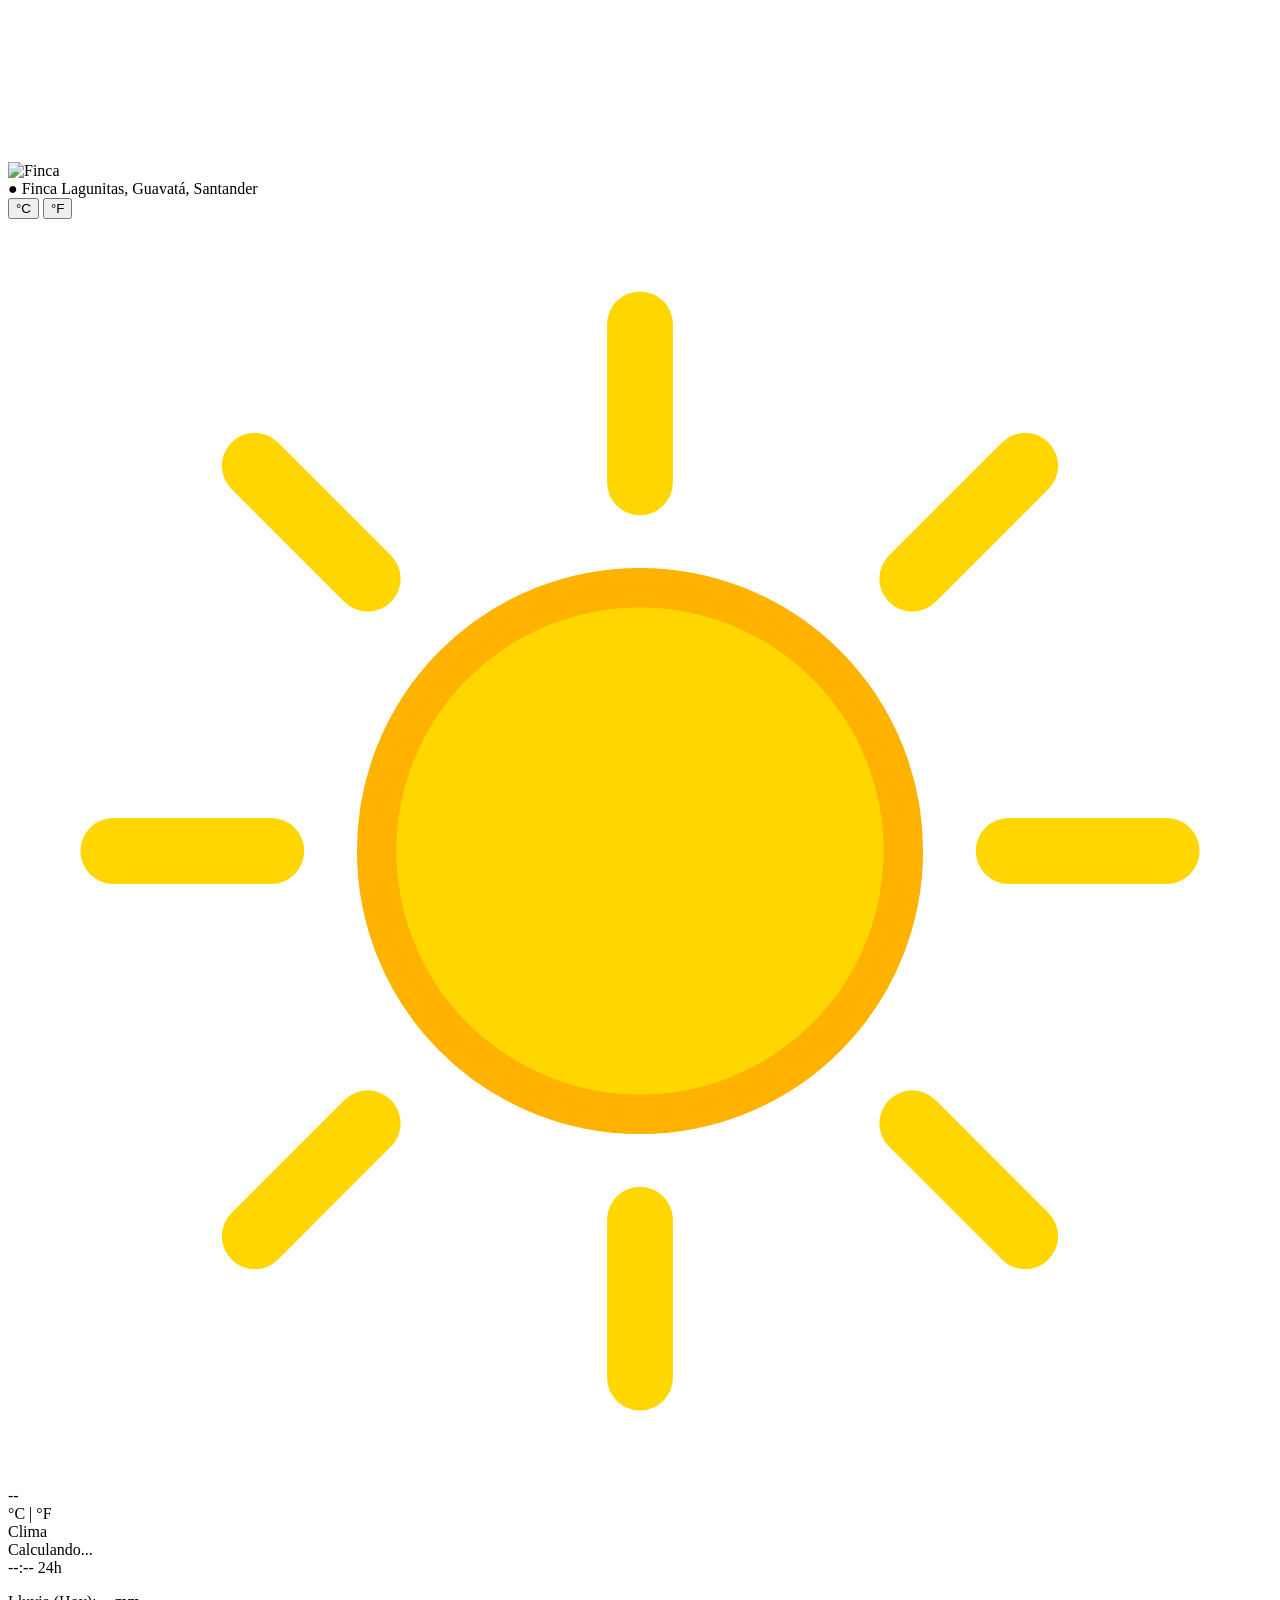
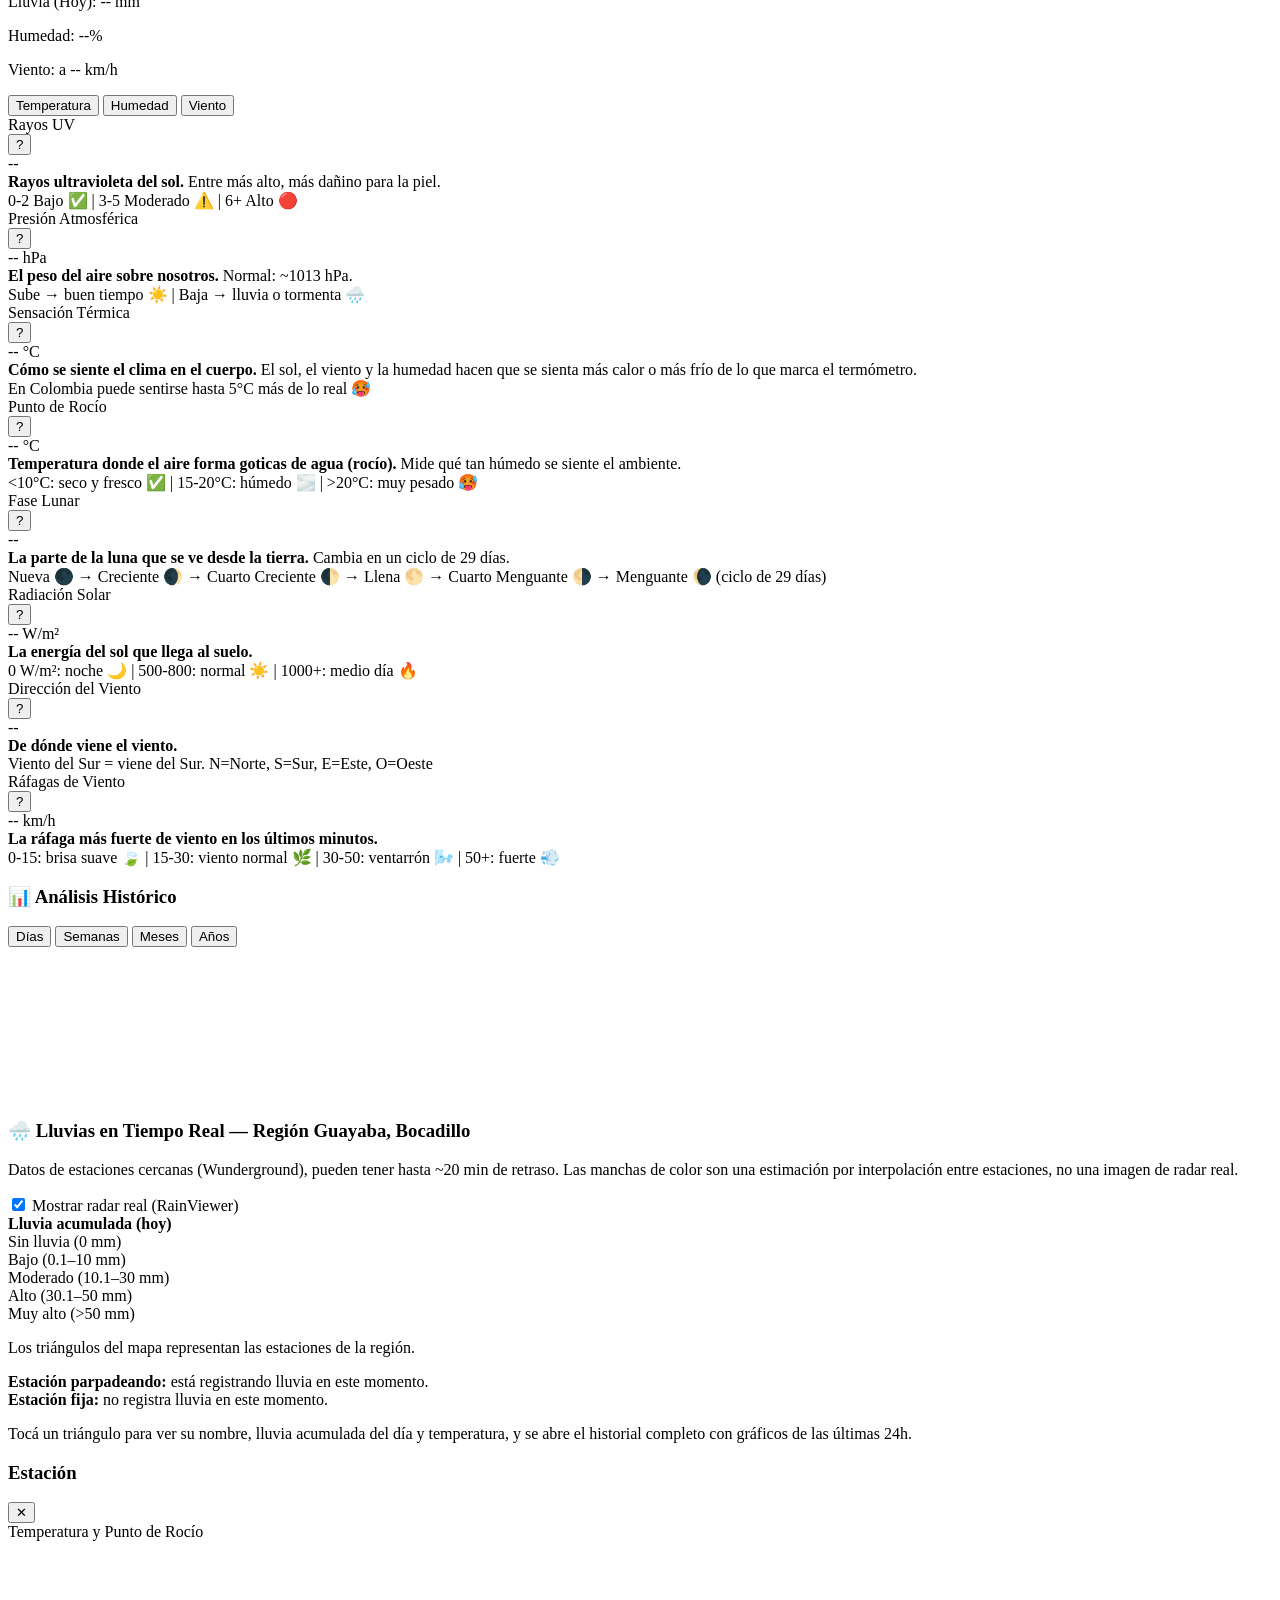
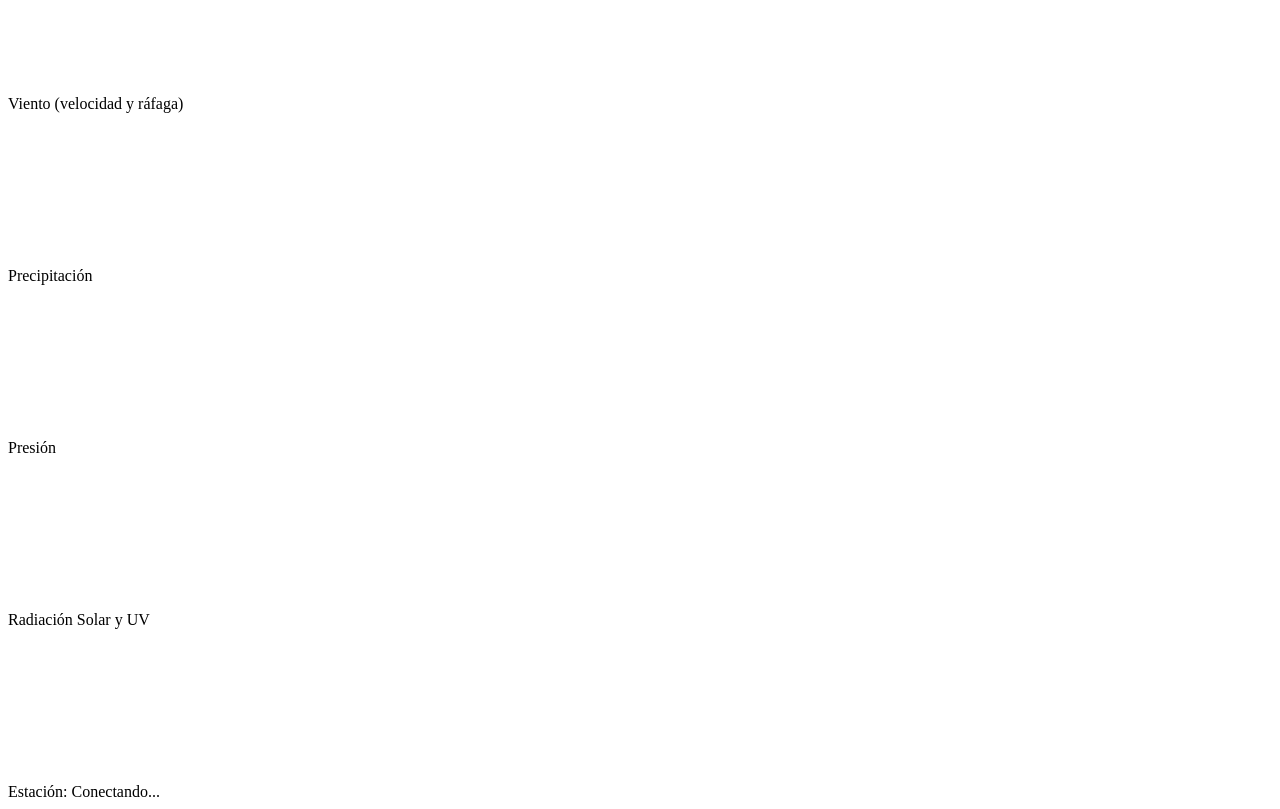
==== app/templates/index.html @ 42865d37 "feat: explicacion del mapa de lluvias y triangulos parpadeando con lluvia activa - Bloque explicativ" ====
<!DOCTYPE html>
<html lang="es">
<head>
  <meta charset="UTF-8">
  <meta name="viewport" content="width=device-width, initial-scale=1.0, maximum-scale=1.0, user-scalable=no">
  <title>Sistema Clima | Finca Lagunitas</title>
  <link rel="icon" type="image/svg+xml" href="/static/icon-sun.svg">
  <link rel="apple-touch-icon" href="/static/icon-apple-touch.png">
  <link rel="manifest" href="/static/manifest.json">
  <meta name="theme-color" content="#1c1e22">
  <meta name="apple-mobile-web-app-capable" content="yes">
  <meta name="apple-mobile-web-app-status-bar-style" content="black-translucent">
  <meta name="apple-mobile-web-app-title" content="Clima Lagunitas">
  <link rel="preconnect" href="https://fonts.googleapis.com">
  <link href="https://fonts.googleapis.com/css2?family=Roboto:wght@400;500;700&display=swap" rel="stylesheet">
  <link rel="stylesheet" href="/static/css/style.css?v=35">
  <link rel="stylesheet" href="https://unpkg.com/leaflet@1.9.4/dist/leaflet.css"
    integrity="sha256-p4NxAoJBhIIN+hmNHrzRCf9tD/miZyoHS5obTRR9BMY=" crossorigin="">
</head>
<body class="theme-dark">

  <!-- CONTENIDO PRINCIPAL -->
  <div class="gw-container">

    <!-- CANVAS PARA EFECTOS ANIMADOS (dentro de la tarjeta) -->
    <canvas id="weatherCanvas" class="weather-canvas"></canvas>

    <!-- ESCENA DE FINCA EN LA PARTE BAJA DE LA TARJETA -->
    <div class="scene-backdrop">
      <img src="/static/bg_sunny.png" alt="Finca" class="scene-backdrop-img" id="sceneImg">
      <div class="scene-backdrop-fade"></div>
    </div>

    <header class="gw-header">
      <div class="gw-location">
        <span class="gw-location-dot">●</span>
        <span class="gw-location-text">Finca Lagunitas, Guavatá, Santander</span>
      </div>
      <div class="gw-header-right">
        <!-- Preferencias de temperatura -->
        <div class="gw-prefs">
          <div class="gw-toggle-group" id="tempToggle">
            <button class="gw-toggle-btn active" data-unit="C">°C</button>
            <button class="gw-toggle-btn" data-unit="F">°F</button>
          </div>
        </div>
        <span id="gwStatusDot" class="gw-status-dot"></span>
      </div>
    </header>

    <section class="gw-main-weather">
      <div class="gw-main-left">
        <img src="/static/icon-sun.svg" id="gwMainIcon" alt="Clima" class="gw-huge-icon">
        <div class="gw-temp-box">
          <span class="gw-temp-value" id="gwTemp">--</span>
          <!-- Unidades clickeables directamente -->
          <div class="gw-temp-units">
            <span class="gw-unit active" id="unitC" title="Cambiar a Celsius">°C</span>
            <span class="gw-unit-div">|</span>
            <span class="gw-unit" id="unitF" title="Cambiar a Fahrenheit">°F</span>
          </div>
        </div>
      </div>
      <div class="gw-main-right">
        <div class="gw-weather-title">Clima</div>
        <div class="gw-weather-desc" id="gwDesc">Calculando...</div>
        <!-- Reloj clickeable para cambiar formato -->
        <div class="gw-clock-widget" id="gwClock" title="Clic para cambiar formato de hora">
          <span id="gwClockTime">--:--</span>
          <span class="gw-clock-fmt" id="gwClockFmt">24h</span>
        </div>
      </div>
    </section>

    <div id="gwAlertBanner" class="gw-alert-banner" style="display:none;"></div>

    <section class="gw-details">
      <p>Lluvia (Hoy): <span id="gwLluviaHoy">--</span> mm</p>
      <p>Humedad: <span id="gwHumedad">--</span>%</p>
      <p>Viento: a <span id="gwViento">--</span> km/h</p>
    </section>

    <nav class="gw-tabs">
      <button class="gw-tab active" data-target="temp">Temperatura</button>
      <button class="gw-tab" data-target="rain">Humedad</button>
      <button class="gw-tab" data-target="wind">Viento</button>
    </nav>

    <section class="gw-chart-container">
      <canvas id="gwChart" style="display: none;"></canvas>
      <div id="gwWindContainer" class="gw-wind-container"></div>
    </section>

    <section class="gw-forecast-row" id="gwForecastRow"></section>

    <div class="gw-divider"></div>

    <section class="gw-extra-metrics">
      <div class="gw-extra-card">
        <div class="gw-extra-header">
          <div class="gw-extra-title">Rayos UV</div>
          <button class="gw-info-btn" aria-label="Info">?</button>
        </div>
        <div class="gw-extra-val" id="gwUV">--</div>
        <div class="gw-info-popover">
          <strong>Rayos ultravioleta del sol.</strong> Entre más alto, más dañino para la piel.
          <div class="gw-info-scale">0-2 Bajo ✅ | 3-5 Moderado ⚠️ | 6+ Alto 🔴</div>
        </div>
      </div>
      <div class="gw-extra-card">
        <div class="gw-extra-header">
          <div class="gw-extra-title">Presión Atmosférica</div>
          <button class="gw-info-btn" aria-label="Info">?</button>
        </div>
        <div class="gw-extra-val" id="gwPresion">-- hPa</div>
        <div class="gw-info-popover">
          <strong>El peso del aire sobre nosotros.</strong> Normal: ~1013 hPa.
          <div class="gw-info-scale">Sube → buen tiempo ☀️ | Baja → lluvia o tormenta 🌧️</div>
        </div>
      </div>
      <div class="gw-extra-card">
        <div class="gw-extra-header">
          <div class="gw-extra-title">Sensación Térmica</div>
          <button class="gw-info-btn" aria-label="Info">?</button>
        </div>
        <div class="gw-extra-val" id="gwSensacion">-- °C</div>
        <div class="gw-info-popover">
          <strong>Cómo se siente el clima en el cuerpo.</strong> El sol, el viento y la humedad hacen que se sienta más calor o más frío de lo que marca el termómetro.
          <div class="gw-info-scale">En Colombia puede sentirse hasta 5°C más de lo real 🥵</div>
        </div>
      </div>
      <div class="gw-extra-card">
        <div class="gw-extra-header">
          <div class="gw-extra-title">Punto de Rocío</div>
          <button class="gw-info-btn" aria-label="Info">?</button>
        </div>
        <div class="gw-extra-val" id="gwRocio">-- °C</div>
        <div class="gw-info-popover">
          <strong>Temperatura donde el aire forma goticas de agua (rocío).</strong> Mide qué tan húmedo se siente el ambiente.
          <div class="gw-info-scale">&lt;10°C: seco y fresco ✅ | 15-20°C: húmedo 🌫️ | &gt;20°C: muy pesado 🥵</div>
        </div>
      </div>
      <div class="gw-extra-card">
        <div class="gw-extra-header">
          <div class="gw-extra-title">Fase Lunar</div>
          <button class="gw-info-btn" aria-label="Info">?</button>
        </div>
        <div class="gw-extra-val" id="gwLuna">--</div>
        <div class="gw-info-popover">
          <strong>La parte de la luna que se ve desde la tierra.</strong> Cambia en un ciclo de 29 días.
          <div class="gw-info-scale">Nueva 🌑 → Creciente 🌒 → Cuarto Creciente 🌓 → Llena 🌕 → Cuarto Menguante 🌗 → Menguante 🌘 (ciclo de 29 días)</div>
        </div>
      </div>
      <div class="gw-extra-card">
        <div class="gw-extra-header">
          <div class="gw-extra-title">Radiación Solar</div>
          <button class="gw-info-btn" aria-label="Info">?</button>
        </div>
        <div class="gw-extra-val" id="gwSolar">-- W/m²</div>
        <div class="gw-info-popover">
          <strong>La energía del sol que llega al suelo.</strong>
          <div class="gw-info-scale">0 W/m²: noche 🌙 | 500-800: normal ☀️ | 1000+: medio día 🔥</div>
        </div>
      </div>
      <div class="gw-extra-card">
        <div class="gw-extra-header">
          <div class="gw-extra-title">Dirección del Viento</div>
          <button class="gw-info-btn" aria-label="Info">?</button>
        </div>
        <div class="gw-extra-val" id="gwDirViento">--</div>
        <div class="gw-info-popover">
          <strong>De dónde viene el viento.</strong>
          <div class="gw-info-scale">Viento del Sur = viene del Sur. N=Norte, S=Sur, E=Este, O=Oeste</div>
        </div>
      </div>
      <div class="gw-extra-card">
        <div class="gw-extra-header">
          <div class="gw-extra-title">Ráfagas de Viento</div>
          <button class="gw-info-btn" aria-label="Info">?</button>
        </div>
        <div class="gw-extra-val" id="gwRafaga">-- km/h</div>
        <div class="gw-info-popover">
          <strong>La ráfaga más fuerte de viento en los últimos minutos.</strong>
          <div class="gw-info-scale">0-15: brisa suave 🍃 | 15-30: viento normal 🌿 | 30-50: ventarrón 🌬️ | 50+: fuerte 💨</div>
        </div>
      </div>
    </section>

    <div class="gw-divider"></div>

    <section class="gw-history-panel">
      <div class="gw-history-header">
        <h3 class="gw-history-title">📊 Análisis Histórico</h3>
        <div class="gw-history-filters">
          <button class="gw-filter-btn active" data-tipo="dias">Días</button>
          <button class="gw-filter-btn" data-tipo="semanas">Semanas</button>
          <button class="gw-filter-btn" data-tipo="meses">Meses</button>
          <button class="gw-filter-btn" data-tipo="años">Años</button>
        </div>
      </div>
      <div class="gw-history-chart-container">
        <canvas id="gwHistoryChart"></canvas>
      </div>
      <div id="gwHistoryAnalysis" class="gw-history-analysis"></div>
    </section>

    <div class="gw-divider"></div>

    <section class="gw-rain-map-panel">
      <div class="gw-history-header">
        <h3 class="gw-history-title">🌧️ Lluvias en Tiempo Real — Región Guayaba, Bocadillo</h3>
      </div>
      <p class="gw-rain-map-note">Datos de estaciones cercanas (Wunderground), pueden tener hasta ~20 min de retraso. Las manchas de color son una estimación por interpolación entre estaciones, no una imagen de radar real.</p>
      <label class="gw-radar-toggle">
        <input type="checkbox" id="gwRadarToggle" checked>
        Mostrar radar real (RainViewer)
      </label>
      <div class="gw-rain-map-wrap">
        <div id="gwRainMap" class="gw-rain-map"></div>
        <div class="gw-rain-legend">
          <strong>Lluvia acumulada (hoy)</strong>
          <div class="gw-rain-legend-item"><span class="gw-dot gw-dot-sin_lluvia"></span> Sin lluvia (0 mm)</div>
          <div class="gw-rain-legend-item"><span class="gw-dot gw-dot-bajo"></span> Bajo (0.1–10 mm)</div>
          <div class="gw-rain-legend-item"><span class="gw-dot gw-dot-moderado"></span> Moderado (10.1–30 mm)</div>
          <div class="gw-rain-legend-item"><span class="gw-dot gw-dot-alto"></span> Alto (30.1–50 mm)</div>
          <div class="gw-rain-legend-item"><span class="gw-dot gw-dot-muy_alto"></span> Muy alto (&gt;50 mm)</div>
        </div>
      </div>
      <div class="gw-rain-help">
        <p>Los triángulos del mapa representan las estaciones de la región.</p>
        <div class="gw-rain-help-item">
          <span class="gw-tri-demo gw-tri-parpadeo"></span>
          <span><strong>Estación parpadeando:</strong> está registrando lluvia en este momento.</span>
        </div>
        <div class="gw-rain-help-item">
          <span class="gw-tri-demo"></span>
          <span><strong>Estación fija:</strong> no registra lluvia en este momento.</span>
        </div>
        <p>Tocá un triángulo para ver su nombre, lluvia acumulada del día y temperatura, y se abre el historial completo con gráficos de las últimas 24h.</p>
      </div>
    </section>

    <div id="gwStationModal" class="gw-station-modal">
      <div class="gw-station-modal-box">
        <div class="gw-station-modal-header">
          <h3 id="gwStationModalTitle">Estación</h3>
          <button id="gwStationModalClose" class="gw-station-modal-close">✕</button>
        </div>
        <div class="gw-station-modal-body">
          <div class="gw-station-chart-block">
            <span class="gw-station-chart-title">Temperatura y Punto de Rocío</span>
            <div class="gw-station-chart-container"><canvas id="gwStChartTemp"></canvas></div>
          </div>
          <div class="gw-station-chart-block">
            <span class="gw-station-chart-title">Viento (velocidad y ráfaga)</span>
            <div class="gw-station-chart-container"><canvas id="gwStChartWind"></canvas></div>
          </div>
          <div class="gw-station-chart-block">
            <span class="gw-station-chart-title">Precipitación</span>
            <div class="gw-station-chart-container"><canvas id="gwStChartRain"></canvas></div>
          </div>
          <div class="gw-station-chart-block">
            <span class="gw-station-chart-title">Presión</span>
            <div class="gw-station-chart-container"><canvas id="gwStChartPressure"></canvas></div>
          </div>
          <div class="gw-station-chart-block">
            <span class="gw-station-chart-title">Radiación Solar y UV</span>
            <div class="gw-station-chart-container"><canvas id="gwStChartSolar"></canvas></div>
          </div>
        </div>
      </div>
    </div>

    <footer class="gw-footer">
      <span id="gwStatusText">Estación: Conectando...</span>
    </footer>

  </div>

  <script src="/static/lib/chart.min.js?v=29"></script>
  <script src="/static/lib/chartjs-plugin-datalabels.min.js?v=29"></script>
  <script src="/static/js/weather-fx.js?v=29"></script>
  <script src="https://unpkg.com/leaflet@1.9.4/dist/leaflet.js"
    integrity="sha256-20nQCchB9co0qIjJZRGuk2/Z9VM+kNiyxNV1lvTlZBo=" crossorigin=""></script>
  <script src="https://unpkg.com/leaflet.heat@0.2.0/dist/leaflet-heat.js"></script>
  <script src="/static/js/dashboard.js?v=39"></script>
</body>
</html>
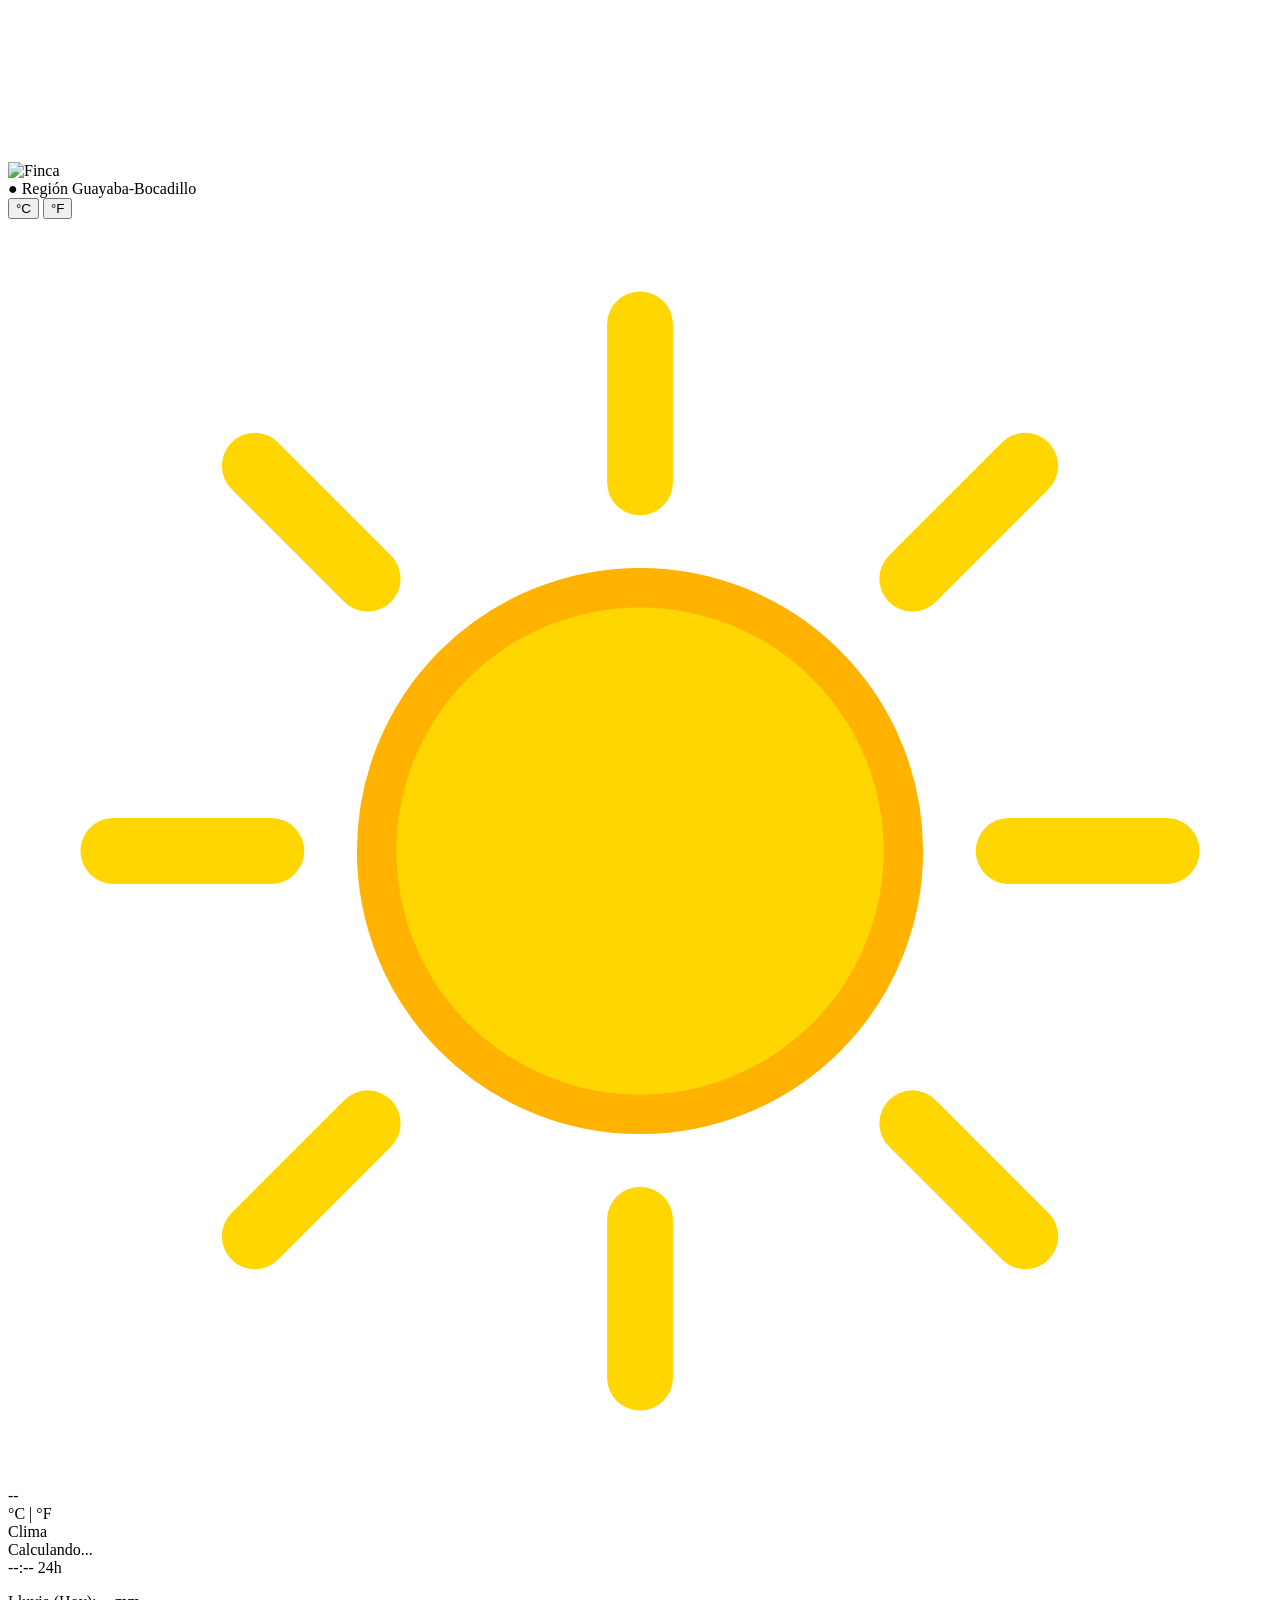
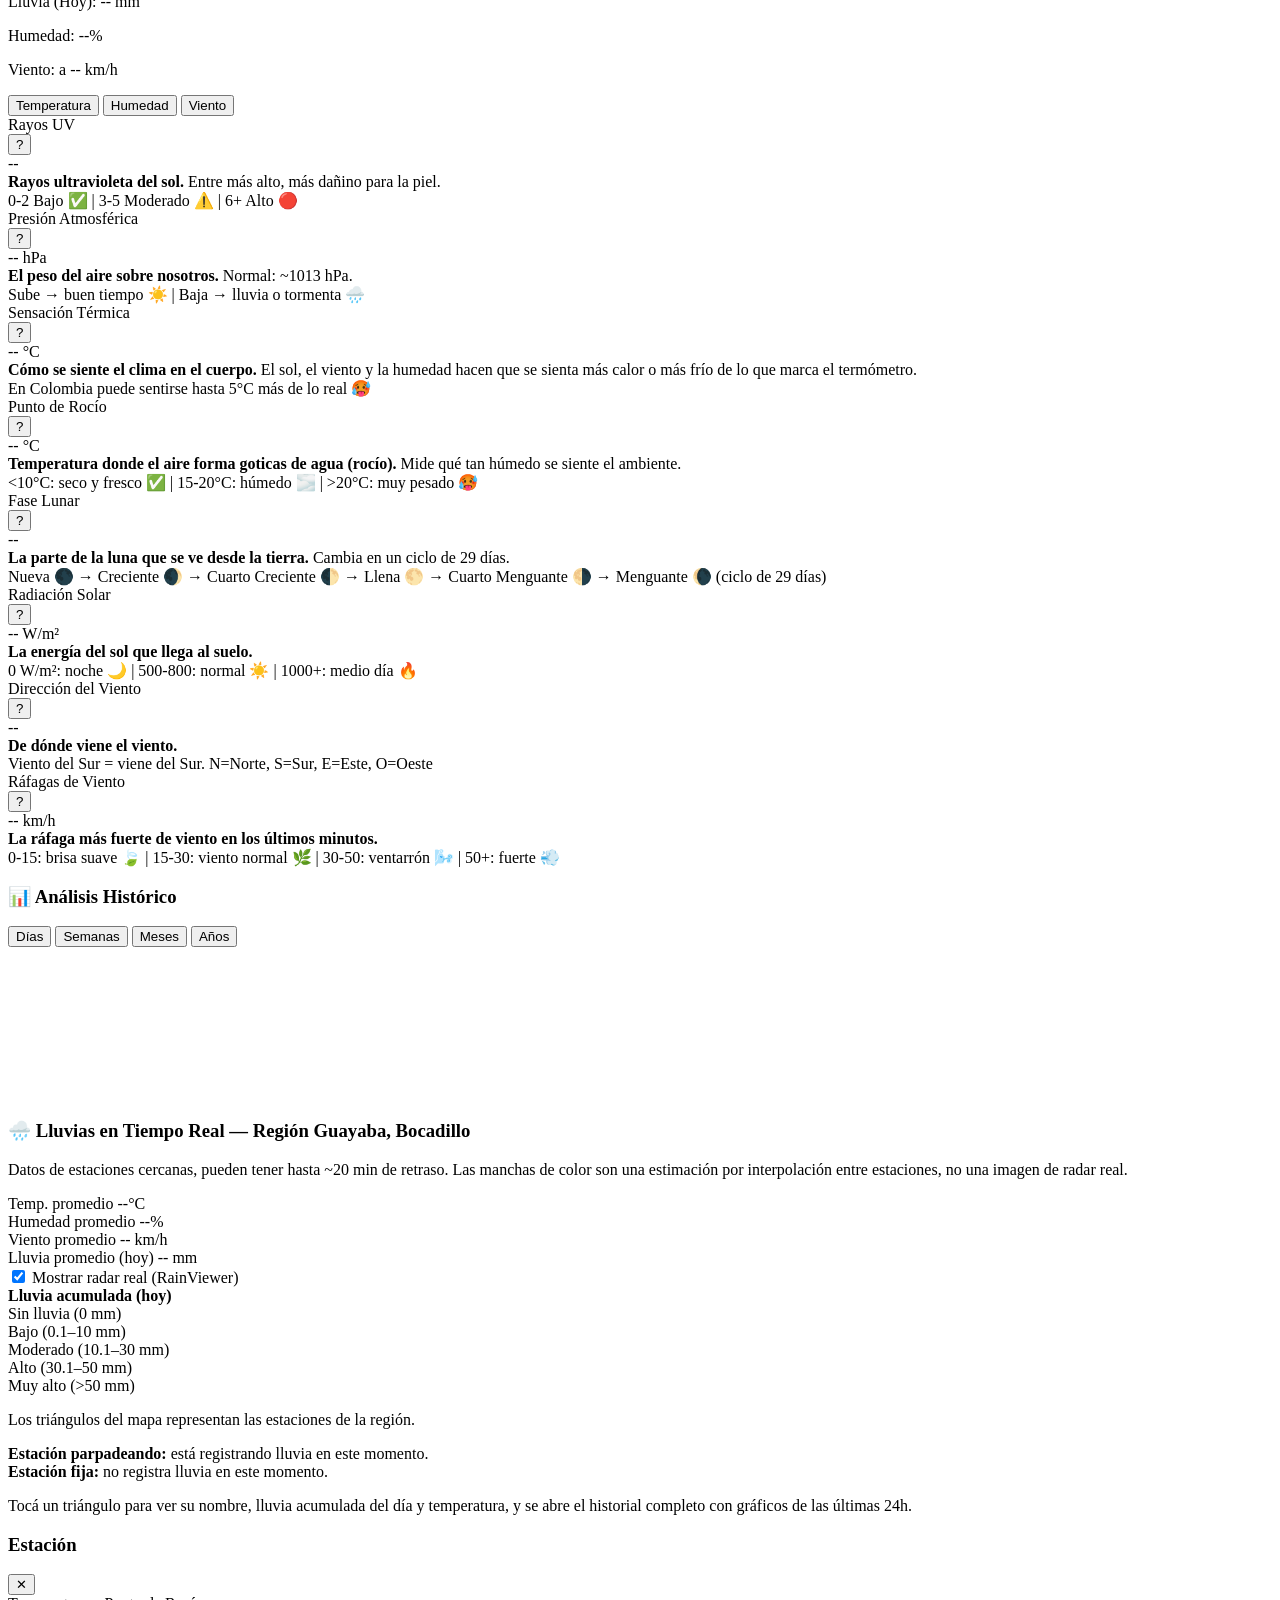
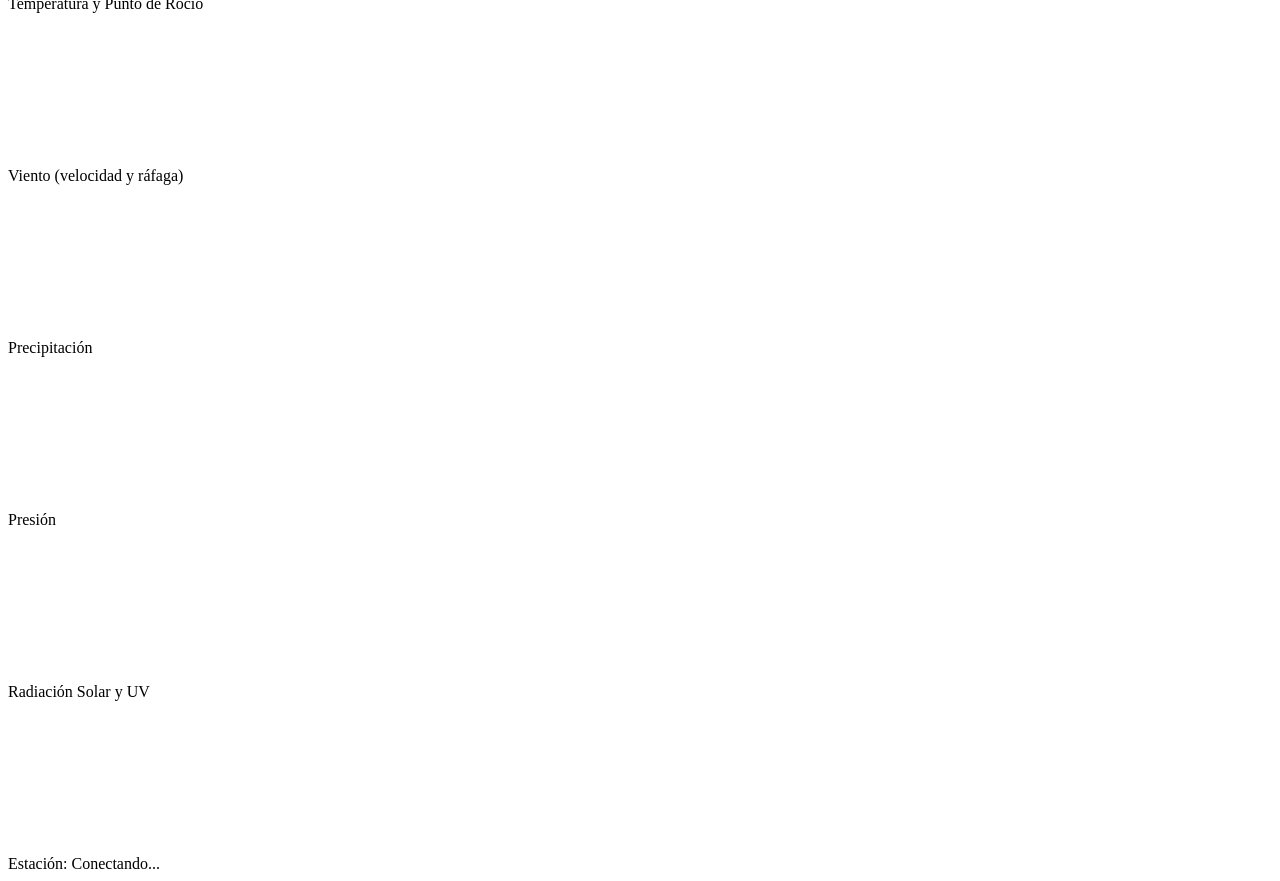
==== commit d57c6dc7: "feat: promedio regional en el mapa, mapa base tipo SAB (Esri Topo), y quita mencion a Wunderground -" ====
--- a/app/templates/index.html
+++ b/app/templates/index.html
@@ -3,17 +3,17 @@
 <head>
   <meta charset="UTF-8">
   <meta name="viewport" content="width=device-width, initial-scale=1.0, maximum-scale=1.0, user-scalable=no">
-  <title>Sistema Clima | Finca Lagunitas</title>
+  <title>Sistema Clima | Región Guayaba-Bocadillo</title>
   <link rel="icon" type="image/svg+xml" href="/static/icon-sun.svg">
   <link rel="apple-touch-icon" href="/static/icon-apple-touch.png">
   <link rel="manifest" href="/static/manifest.json">
   <meta name="theme-color" content="#1c1e22">
   <meta name="apple-mobile-web-app-capable" content="yes">
   <meta name="apple-mobile-web-app-status-bar-style" content="black-translucent">
-  <meta name="apple-mobile-web-app-title" content="Clima Lagunitas">
+  <meta name="apple-mobile-web-app-title" content="Clima Guayaba-Bocadillo">
   <link rel="preconnect" href="https://fonts.googleapis.com">
   <link href="https://fonts.googleapis.com/css2?family=Roboto:wght@400;500;700&display=swap" rel="stylesheet">
-  <link rel="stylesheet" href="/static/css/style.css?v=35">
+  <link rel="stylesheet" href="/static/css/style.css?v=36">
   <link rel="stylesheet" href="https://unpkg.com/leaflet@1.9.4/dist/leaflet.css"
     integrity="sha256-p4NxAoJBhIIN+hmNHrzRCf9tD/miZyoHS5obTRR9BMY=" crossorigin="">
 </head>
@@ -34,7 +34,7 @@
     <header class="gw-header">
       <div class="gw-location">
         <span class="gw-location-dot">●</span>
-        <span class="gw-location-text">Finca Lagunitas, Guavatá, Santander</span>
+        <span class="gw-location-text">Región Guayaba-Bocadillo</span>
       </div>
       <div class="gw-header-right">
         <!-- Preferencias de temperatura -->
@@ -210,7 +210,25 @@
       <div class="gw-history-header">
         <h3 class="gw-history-title">🌧️ Lluvias en Tiempo Real — Región Guayaba, Bocadillo</h3>
       </div>
-      <p class="gw-rain-map-note">Datos de estaciones cercanas (Wunderground), pueden tener hasta ~20 min de retraso. Las manchas de color son una estimación por interpolación entre estaciones, no una imagen de radar real.</p>
+      <p class="gw-rain-map-note">Datos de estaciones cercanas, pueden tener hasta ~20 min de retraso. Las manchas de color son una estimación por interpolación entre estaciones, no una imagen de radar real.</p>
+      <div class="gw-rain-summary" id="gwRainSummary">
+        <div class="gw-rain-summary-item">
+          <span class="gw-rain-summary-label">Temp. promedio</span>
+          <span class="gw-rain-summary-value" id="gwRegionTemp">--°C</span>
+        </div>
+        <div class="gw-rain-summary-item">
+          <span class="gw-rain-summary-label">Humedad promedio</span>
+          <span class="gw-rain-summary-value" id="gwRegionHum">--%</span>
+        </div>
+        <div class="gw-rain-summary-item">
+          <span class="gw-rain-summary-label">Viento promedio</span>
+          <span class="gw-rain-summary-value" id="gwRegionViento">-- km/h</span>
+        </div>
+        <div class="gw-rain-summary-item">
+          <span class="gw-rain-summary-label">Lluvia promedio (hoy)</span>
+          <span class="gw-rain-summary-value" id="gwRegionLluvia">-- mm</span>
+        </div>
+      </div>
       <label class="gw-radar-toggle">
         <input type="checkbox" id="gwRadarToggle" checked>
         Mostrar radar real (RainViewer)
@@ -283,6 +301,6 @@
   <script src="https://unpkg.com/leaflet@1.9.4/dist/leaflet.js"
     integrity="sha256-20nQCchB9co0qIjJZRGuk2/Z9VM+kNiyxNV1lvTlZBo=" crossorigin=""></script>
   <script src="https://unpkg.com/leaflet.heat@0.2.0/dist/leaflet-heat.js"></script>
-  <script src="/static/js/dashboard.js?v=39"></script>
+  <script src="/static/js/dashboard.js?v=41"></script>
 </body>
 </html>
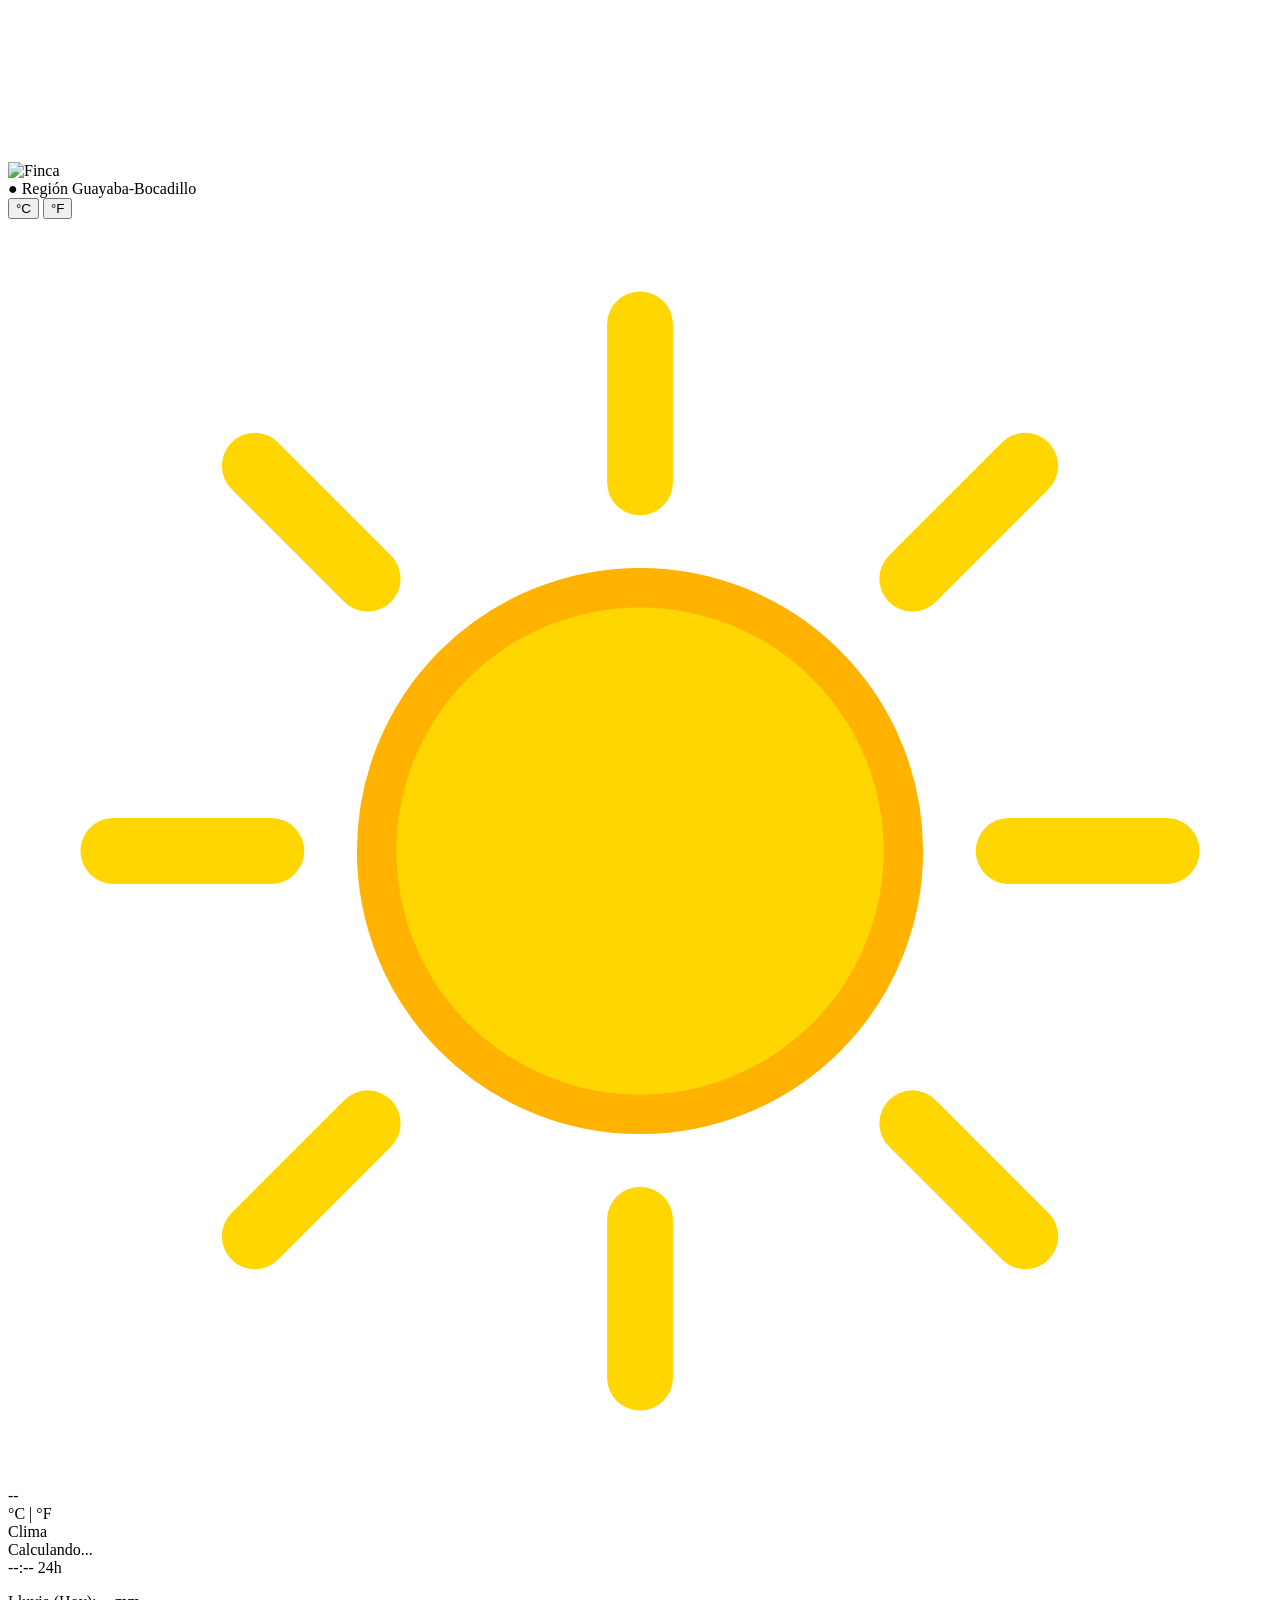
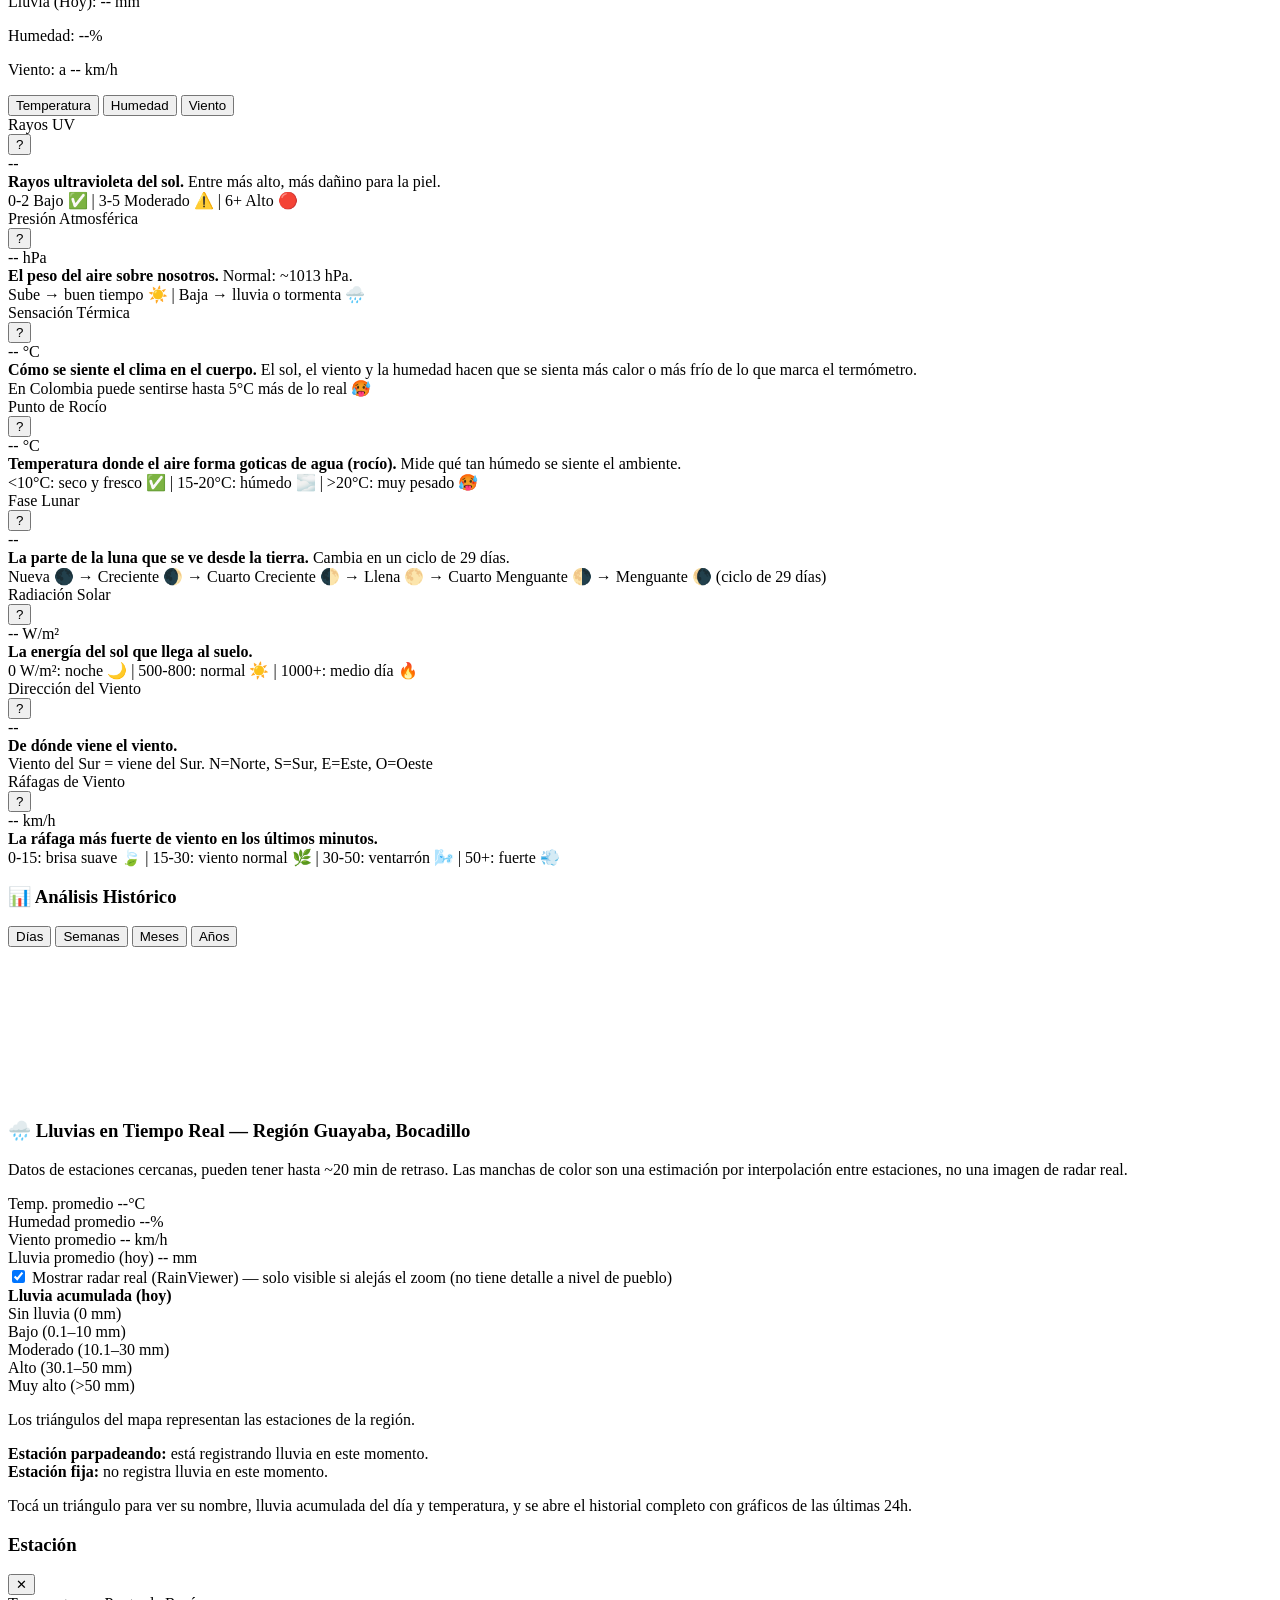
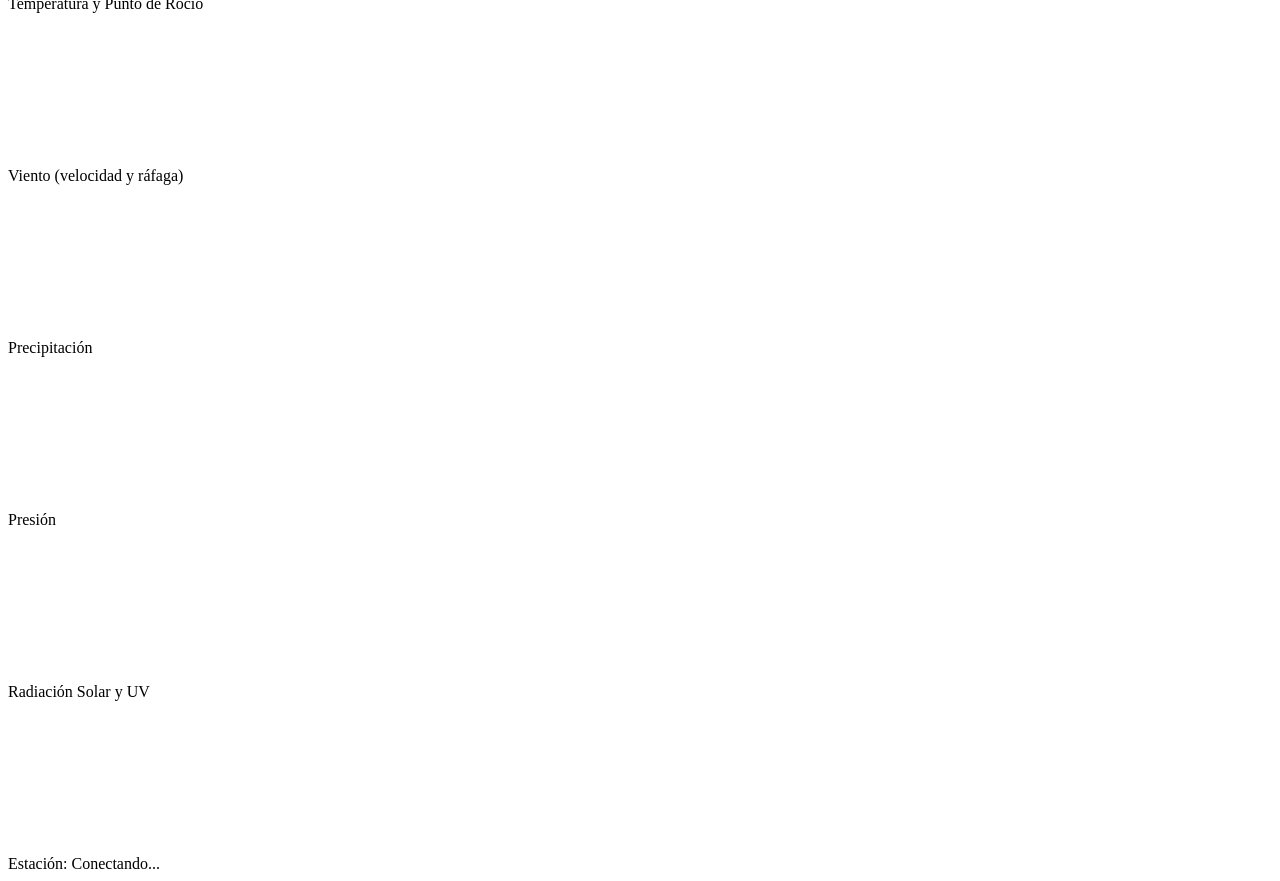
==== commit f6cf27ec: "feat: limites de los municipios en el mapa + arregla radar en zoom cercano - Agrega los contornos re" ====
--- a/app/templates/index.html
+++ b/app/templates/index.html
@@ -14,8 +14,7 @@
   <link rel="preconnect" href="https://fonts.googleapis.com">
   <link href="https://fonts.googleapis.com/css2?family=Roboto:wght@400;500;700&display=swap" rel="stylesheet">
   <link rel="stylesheet" href="/static/css/style.css?v=36">
-  <link rel="stylesheet" href="https://unpkg.com/leaflet@1.9.4/dist/leaflet.css"
-    integrity="sha256-p4NxAoJBhIIN+hmNHrzRCf9tD/miZyoHS5obTRR9BMY=" crossorigin="">
+  <link rel="stylesheet" href="https://js.arcgis.com/3.28/esri/css/esri.css">
 </head>
 <body class="theme-dark">
 
@@ -231,7 +230,7 @@
       </div>
       <label class="gw-radar-toggle">
         <input type="checkbox" id="gwRadarToggle" checked>
-        Mostrar radar real (RainViewer)
+        Mostrar radar real (RainViewer) — solo visible si alejás el zoom (no tiene detalle a nivel de pueblo)
       </label>
       <div class="gw-rain-map-wrap">
         <div id="gwRainMap" class="gw-rain-map"></div>
@@ -298,9 +297,7 @@
   <script src="/static/lib/chart.min.js?v=29"></script>
   <script src="/static/lib/chartjs-plugin-datalabels.min.js?v=29"></script>
   <script src="/static/js/weather-fx.js?v=29"></script>
-  <script src="https://unpkg.com/leaflet@1.9.4/dist/leaflet.js"
-    integrity="sha256-20nQCchB9co0qIjJZRGuk2/Z9VM+kNiyxNV1lvTlZBo=" crossorigin=""></script>
-  <script src="https://unpkg.com/leaflet.heat@0.2.0/dist/leaflet-heat.js"></script>
-  <script src="/static/js/dashboard.js?v=41"></script>
+  <script src="https://js.arcgis.com/3.28/"></script>
+  <script src="/static/js/dashboard.js?v=43"></script>
 </body>
 </html>
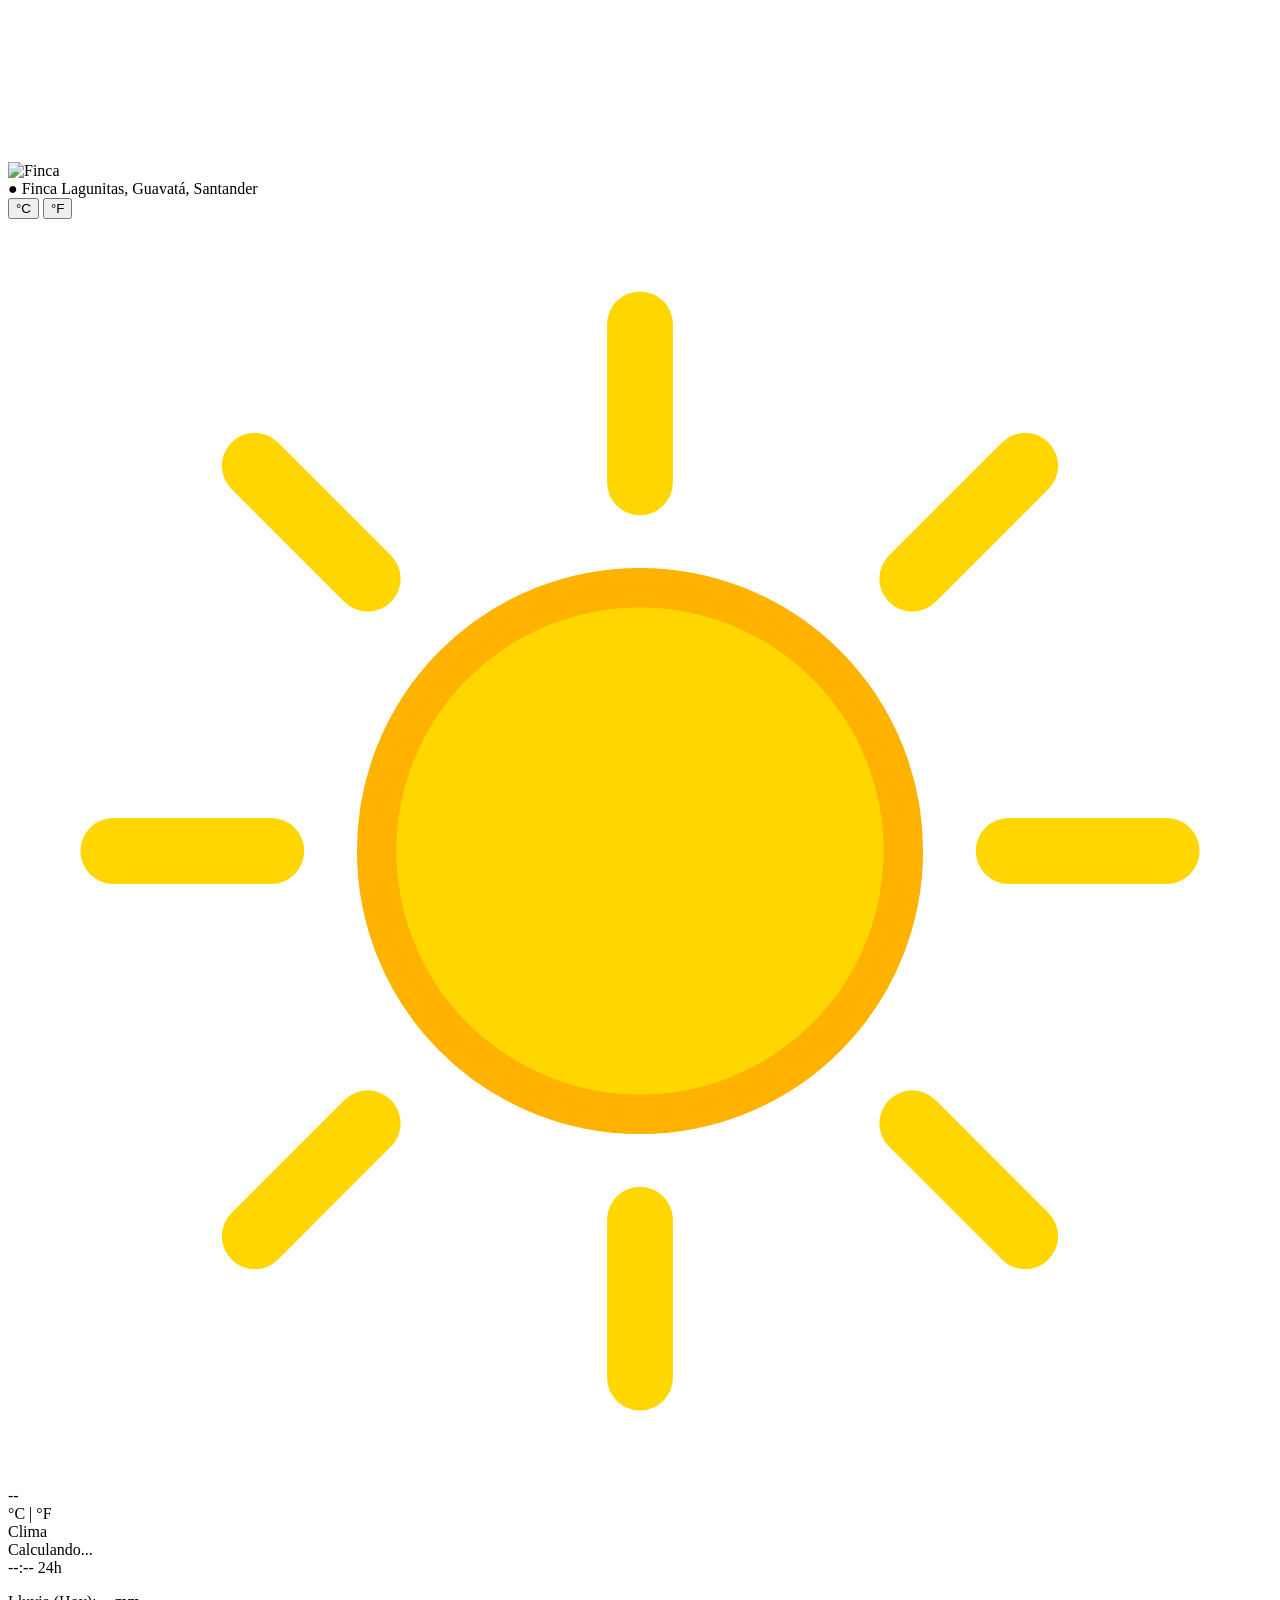
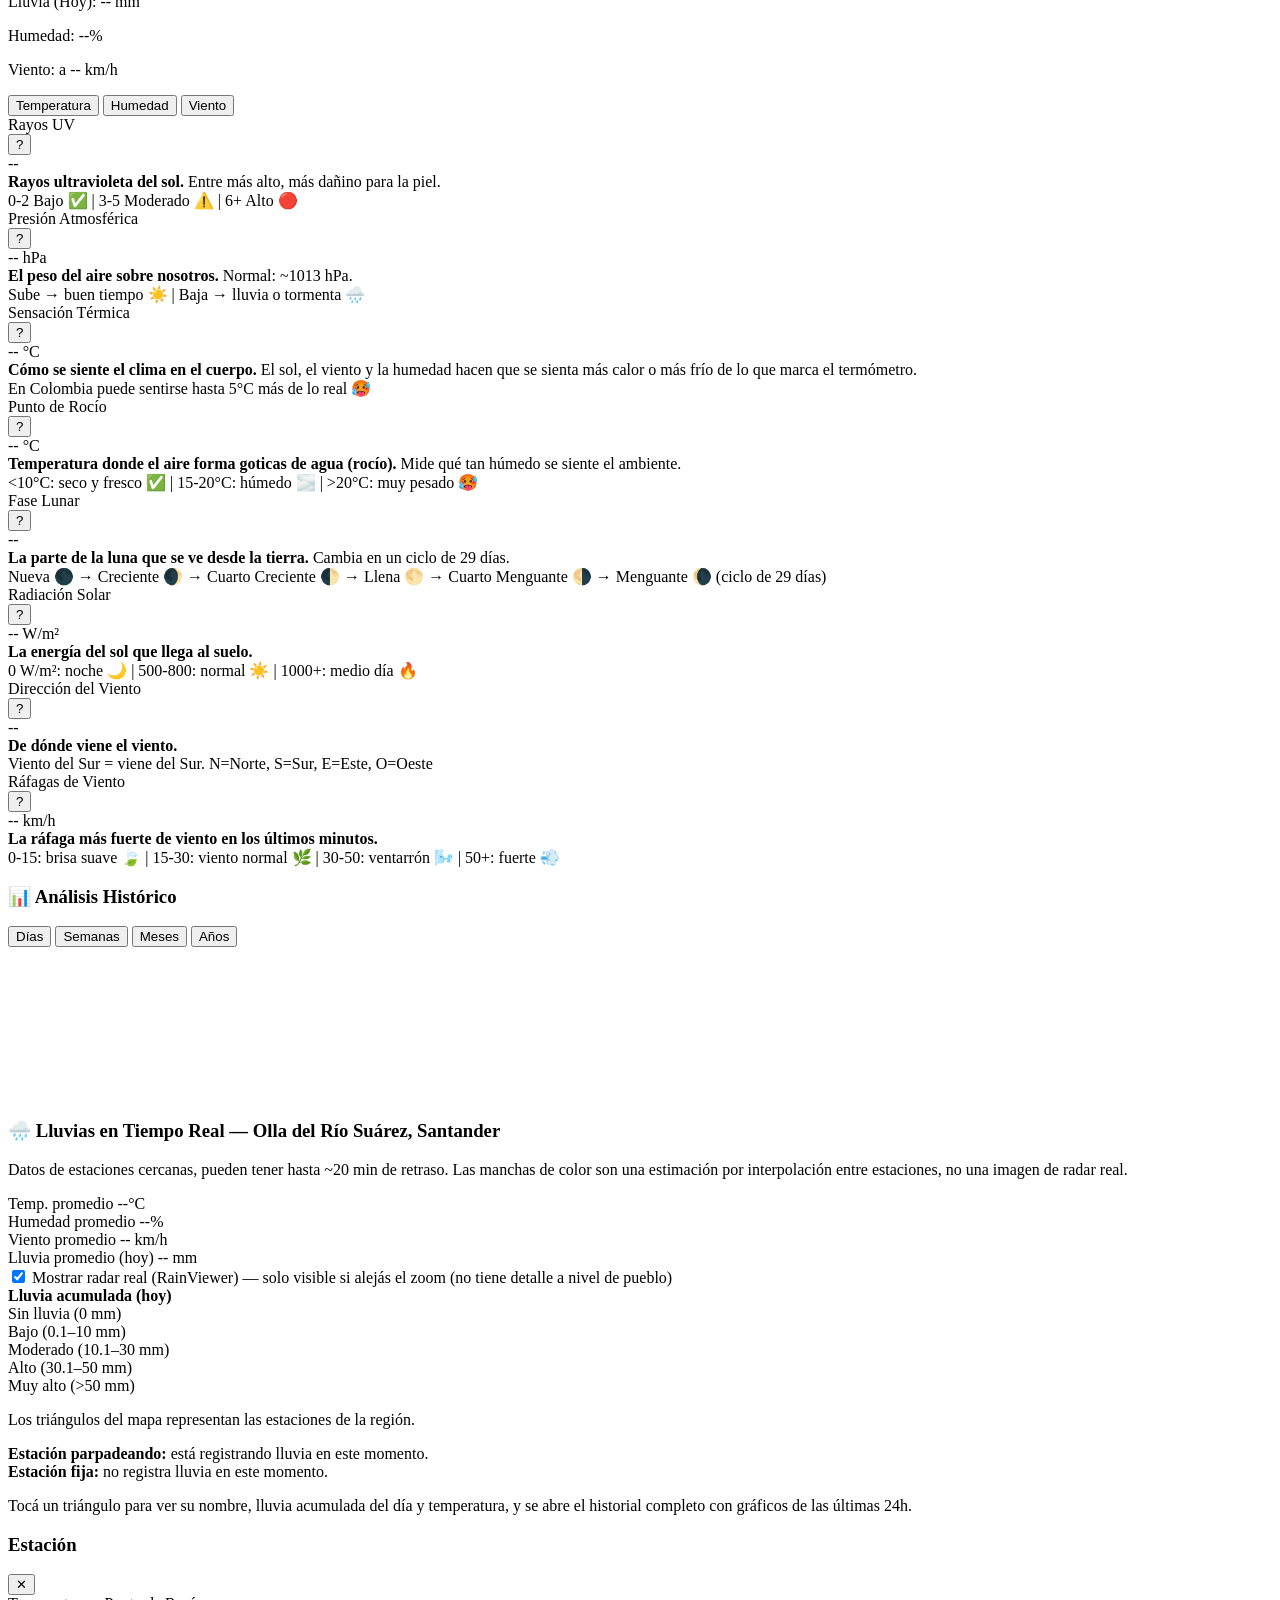
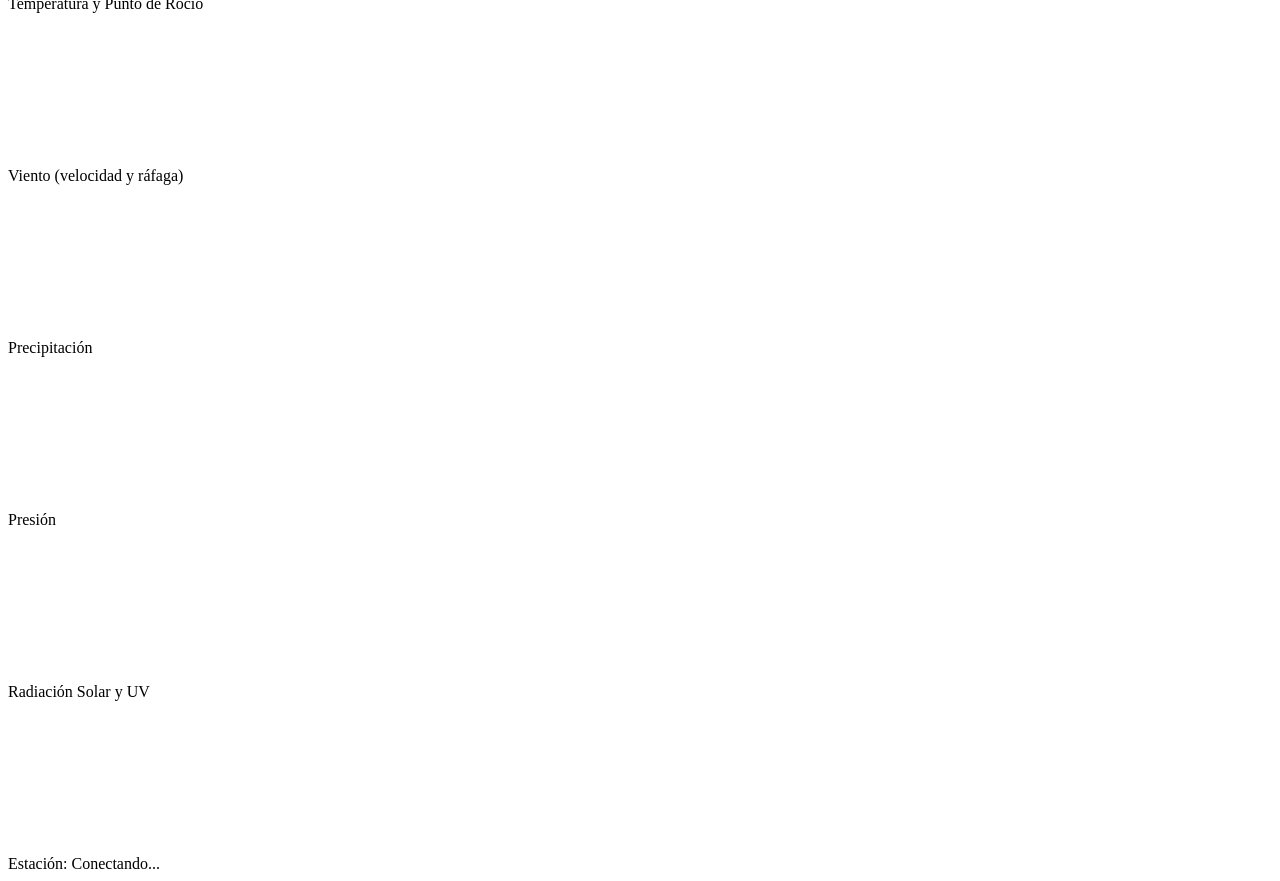
==== commit 754f325c: "fix: parpadeo de estaciones usaba lluvia acumulada en vez de lluvia actual + resumen semanal con ext" ====
--- a/app/templates/index.html
+++ b/app/templates/index.html
@@ -33,7 +33,7 @@
     <header class="gw-header">
       <div class="gw-location">
         <span class="gw-location-dot">●</span>
-        <span class="gw-location-text">Región Guayaba-Bocadillo</span>
+        <span class="gw-location-text">Finca Lagunitas, Guavatá, Santander</span>
       </div>
       <div class="gw-header-right">
         <!-- Preferencias de temperatura -->
@@ -207,7 +207,7 @@
 
     <section class="gw-rain-map-panel">
       <div class="gw-history-header">
-        <h3 class="gw-history-title">🌧️ Lluvias en Tiempo Real — Región Guayaba, Bocadillo</h3>
+        <h3 class="gw-history-title">🌧️ Lluvias en Tiempo Real — Olla del Río Suárez, Santander</h3>
       </div>
       <p class="gw-rain-map-note">Datos de estaciones cercanas, pueden tener hasta ~20 min de retraso. Las manchas de color son una estimación por interpolación entre estaciones, no una imagen de radar real.</p>
       <div class="gw-rain-summary" id="gwRainSummary">
@@ -298,6 +298,6 @@
   <script src="/static/lib/chartjs-plugin-datalabels.min.js?v=29"></script>
   <script src="/static/js/weather-fx.js?v=29"></script>
   <script src="https://js.arcgis.com/3.28/"></script>
-  <script src="/static/js/dashboard.js?v=43"></script>
+  <script src="/static/js/dashboard.js?v=45"></script>
 </body>
 </html>
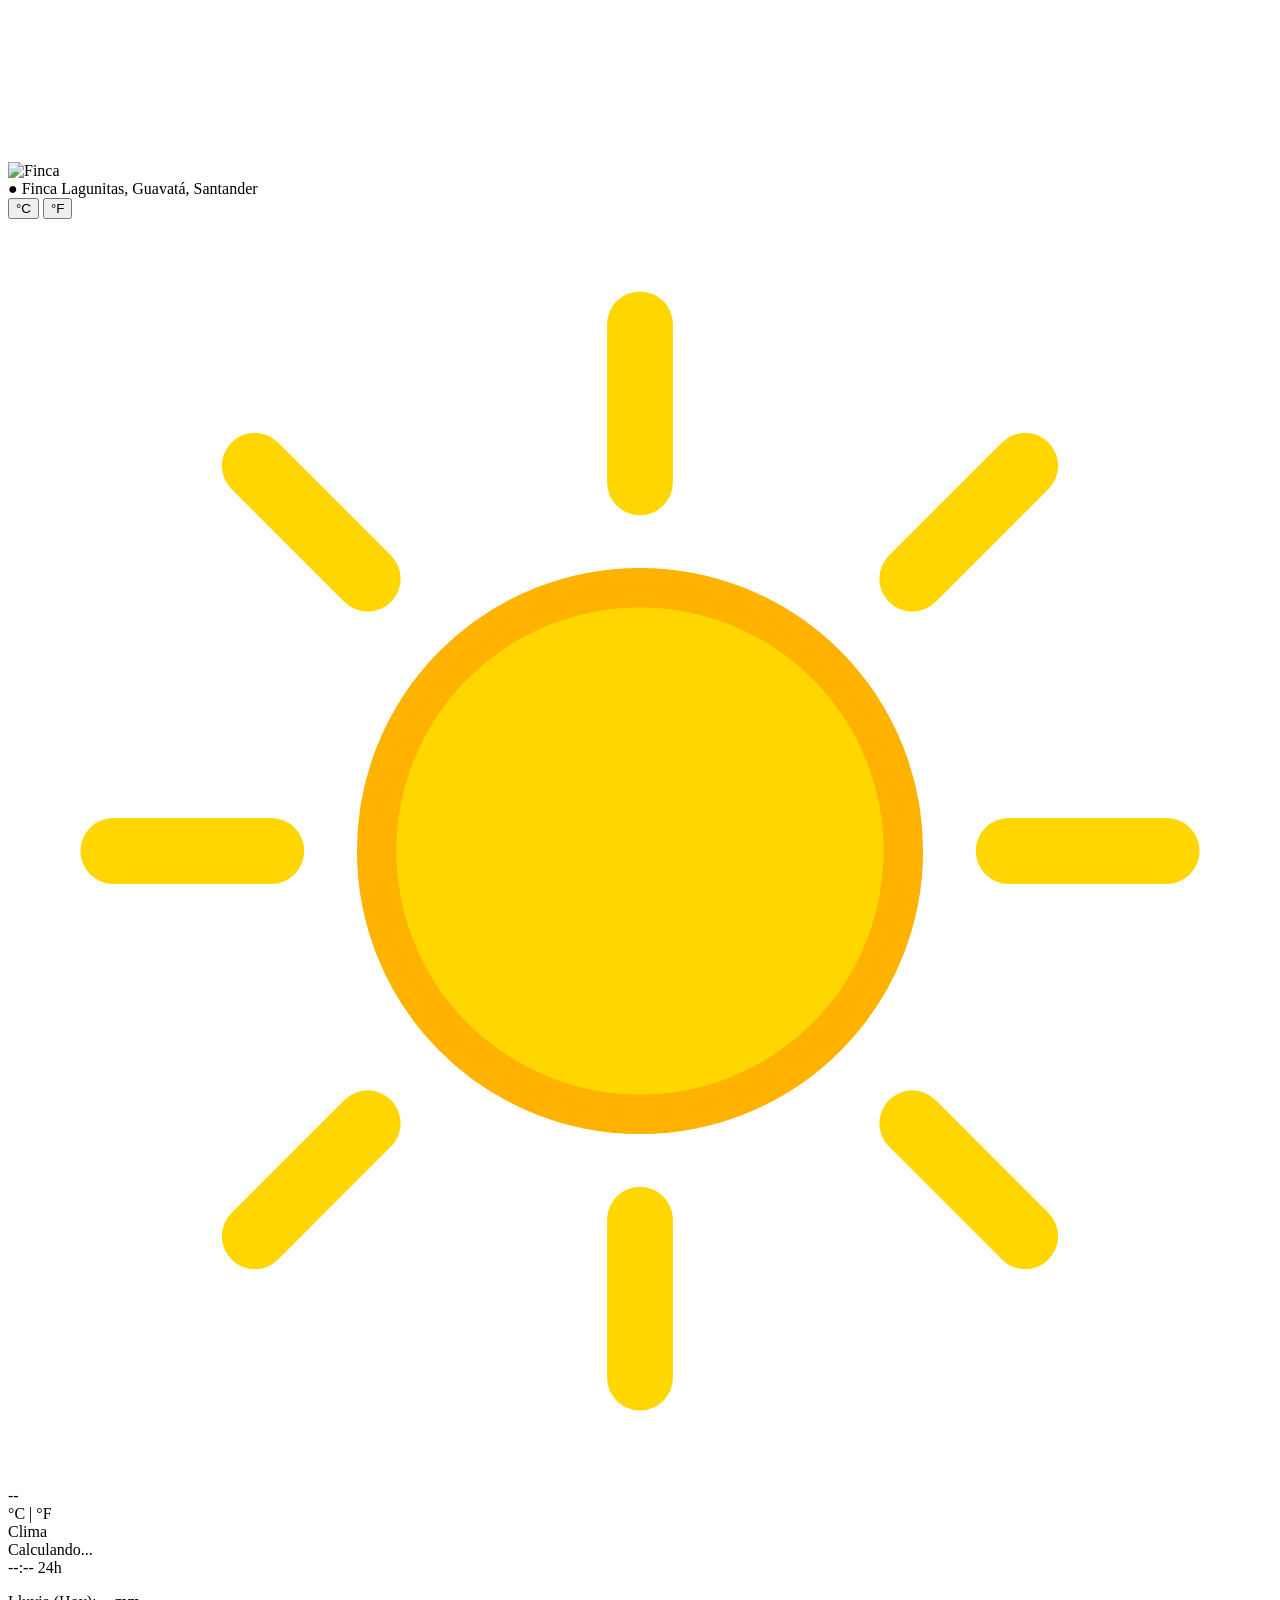
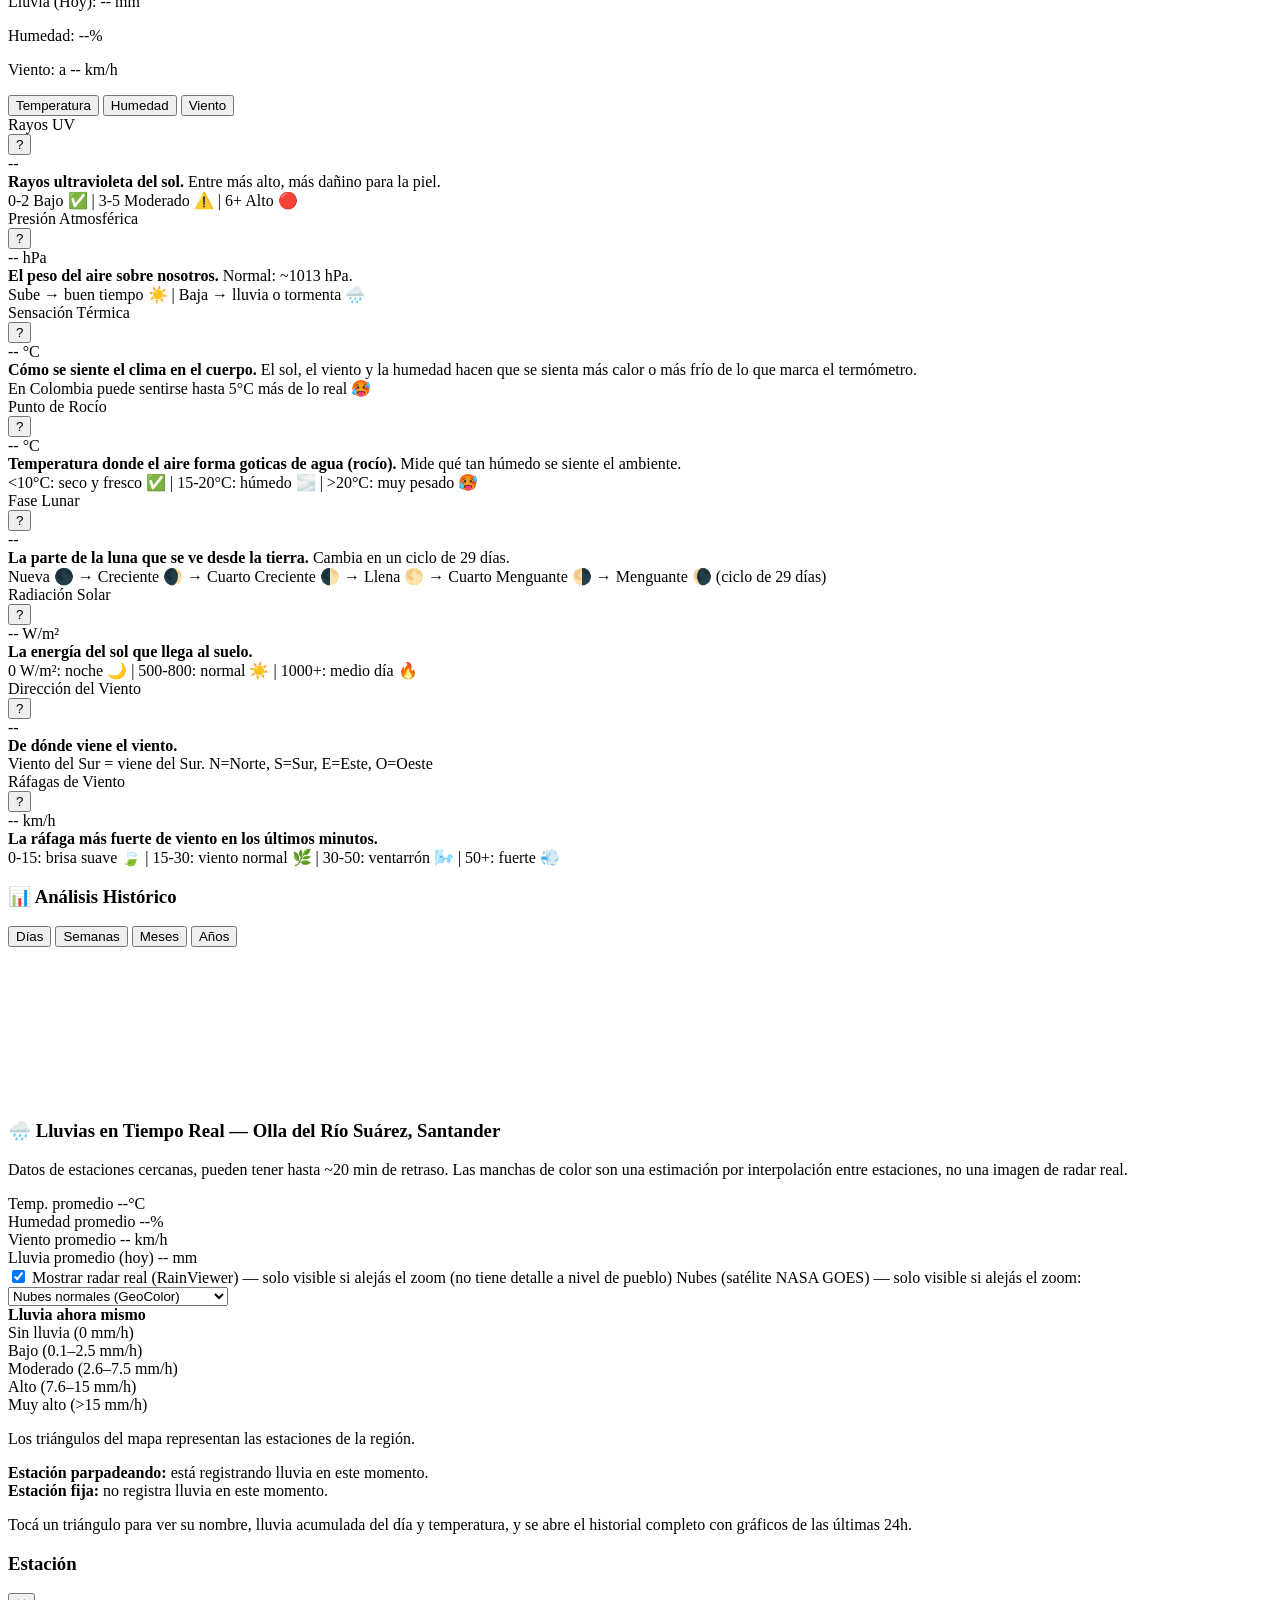
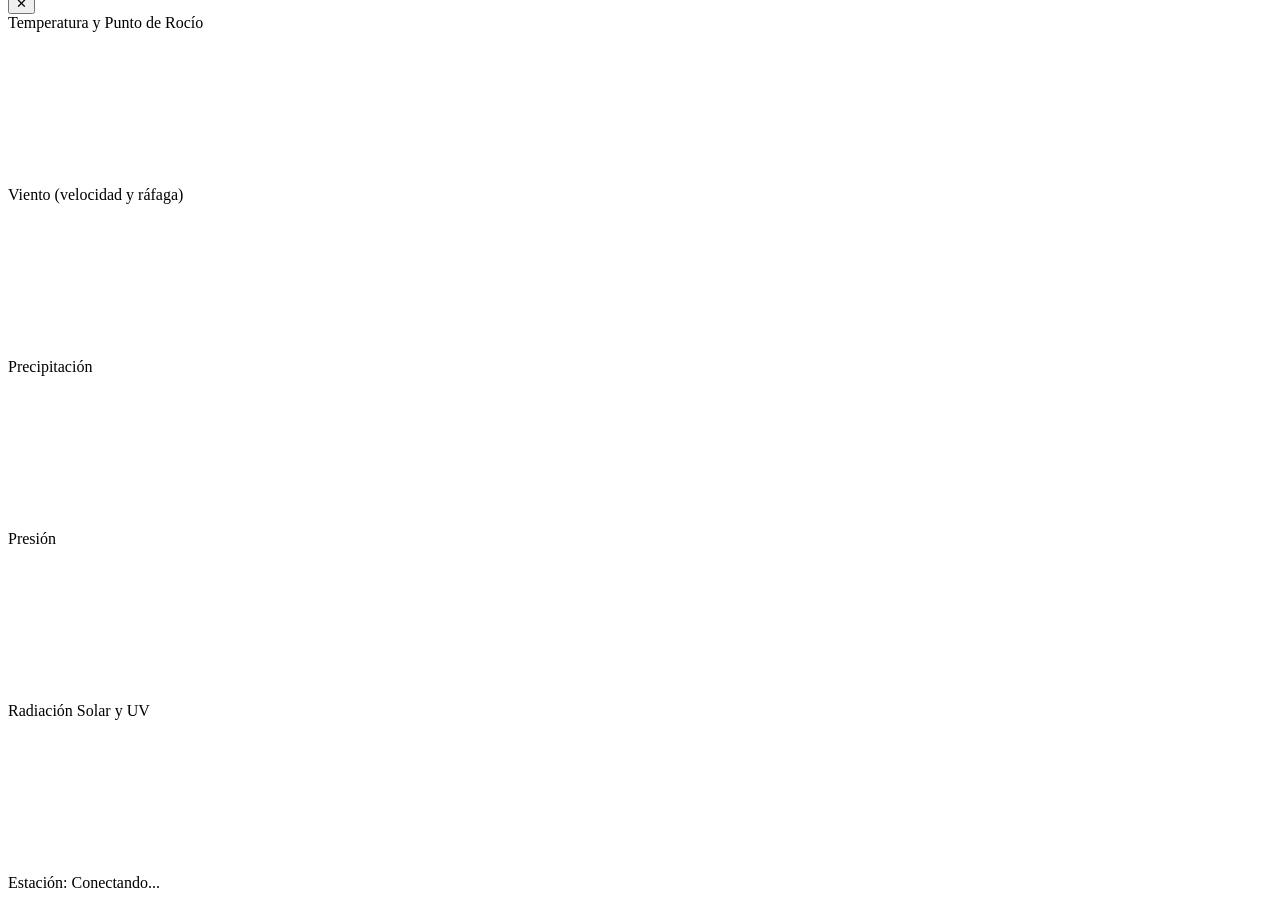
==== commit 24f0dc75: "feat: color/parpadeo por tasa de lluvia actual + nubes reales via satelite NASA GOES - El color del " ====
--- a/app/templates/index.html
+++ b/app/templates/index.html
@@ -13,7 +13,7 @@
   <meta name="apple-mobile-web-app-title" content="Clima Guayaba-Bocadillo">
   <link rel="preconnect" href="https://fonts.googleapis.com">
   <link href="https://fonts.googleapis.com/css2?family=Roboto:wght@400;500;700&display=swap" rel="stylesheet">
-  <link rel="stylesheet" href="/static/css/style.css?v=36">
+  <link rel="stylesheet" href="/static/css/style.css?v=37">
   <link rel="stylesheet" href="https://js.arcgis.com/3.28/esri/css/esri.css">
 </head>
 <body class="theme-dark">
@@ -232,15 +232,23 @@
         <input type="checkbox" id="gwRadarToggle" checked>
         Mostrar radar real (RainViewer) — solo visible si alejás el zoom (no tiene detalle a nivel de pueblo)
       </label>
+      <label class="gw-radar-toggle">
+        Nubes (satélite NASA GOES) — solo visible si alejás el zoom:
+        <select id="gwSatSelect">
+          <option value="off">Apagado</option>
+          <option value="geocolor" selected>Nubes normales (GeoColor)</option>
+          <option value="infrared">Nubes infrarrojo (altura/tormenta)</option>
+        </select>
+      </label>
       <div class="gw-rain-map-wrap">
         <div id="gwRainMap" class="gw-rain-map"></div>
         <div class="gw-rain-legend">
-          <strong>Lluvia acumulada (hoy)</strong>
-          <div class="gw-rain-legend-item"><span class="gw-dot gw-dot-sin_lluvia"></span> Sin lluvia (0 mm)</div>
-          <div class="gw-rain-legend-item"><span class="gw-dot gw-dot-bajo"></span> Bajo (0.1–10 mm)</div>
-          <div class="gw-rain-legend-item"><span class="gw-dot gw-dot-moderado"></span> Moderado (10.1–30 mm)</div>
-          <div class="gw-rain-legend-item"><span class="gw-dot gw-dot-alto"></span> Alto (30.1–50 mm)</div>
-          <div class="gw-rain-legend-item"><span class="gw-dot gw-dot-muy_alto"></span> Muy alto (&gt;50 mm)</div>
+          <strong>Lluvia ahora mismo</strong>
+          <div class="gw-rain-legend-item"><span class="gw-dot gw-dot-sin_lluvia"></span> Sin lluvia (0 mm/h)</div>
+          <div class="gw-rain-legend-item"><span class="gw-dot gw-dot-bajo"></span> Bajo (0.1–2.5 mm/h)</div>
+          <div class="gw-rain-legend-item"><span class="gw-dot gw-dot-moderado"></span> Moderado (2.6–7.5 mm/h)</div>
+          <div class="gw-rain-legend-item"><span class="gw-dot gw-dot-alto"></span> Alto (7.6–15 mm/h)</div>
+          <div class="gw-rain-legend-item"><span class="gw-dot gw-dot-muy_alto"></span> Muy alto (&gt;15 mm/h)</div>
         </div>
       </div>
       <div class="gw-rain-help">
@@ -298,6 +306,6 @@
   <script src="/static/lib/chartjs-plugin-datalabels.min.js?v=29"></script>
   <script src="/static/js/weather-fx.js?v=29"></script>
   <script src="https://js.arcgis.com/3.28/"></script>
-  <script src="/static/js/dashboard.js?v=45"></script>
+  <script src="/static/js/dashboard.js?v=46"></script>
 </body>
 </html>
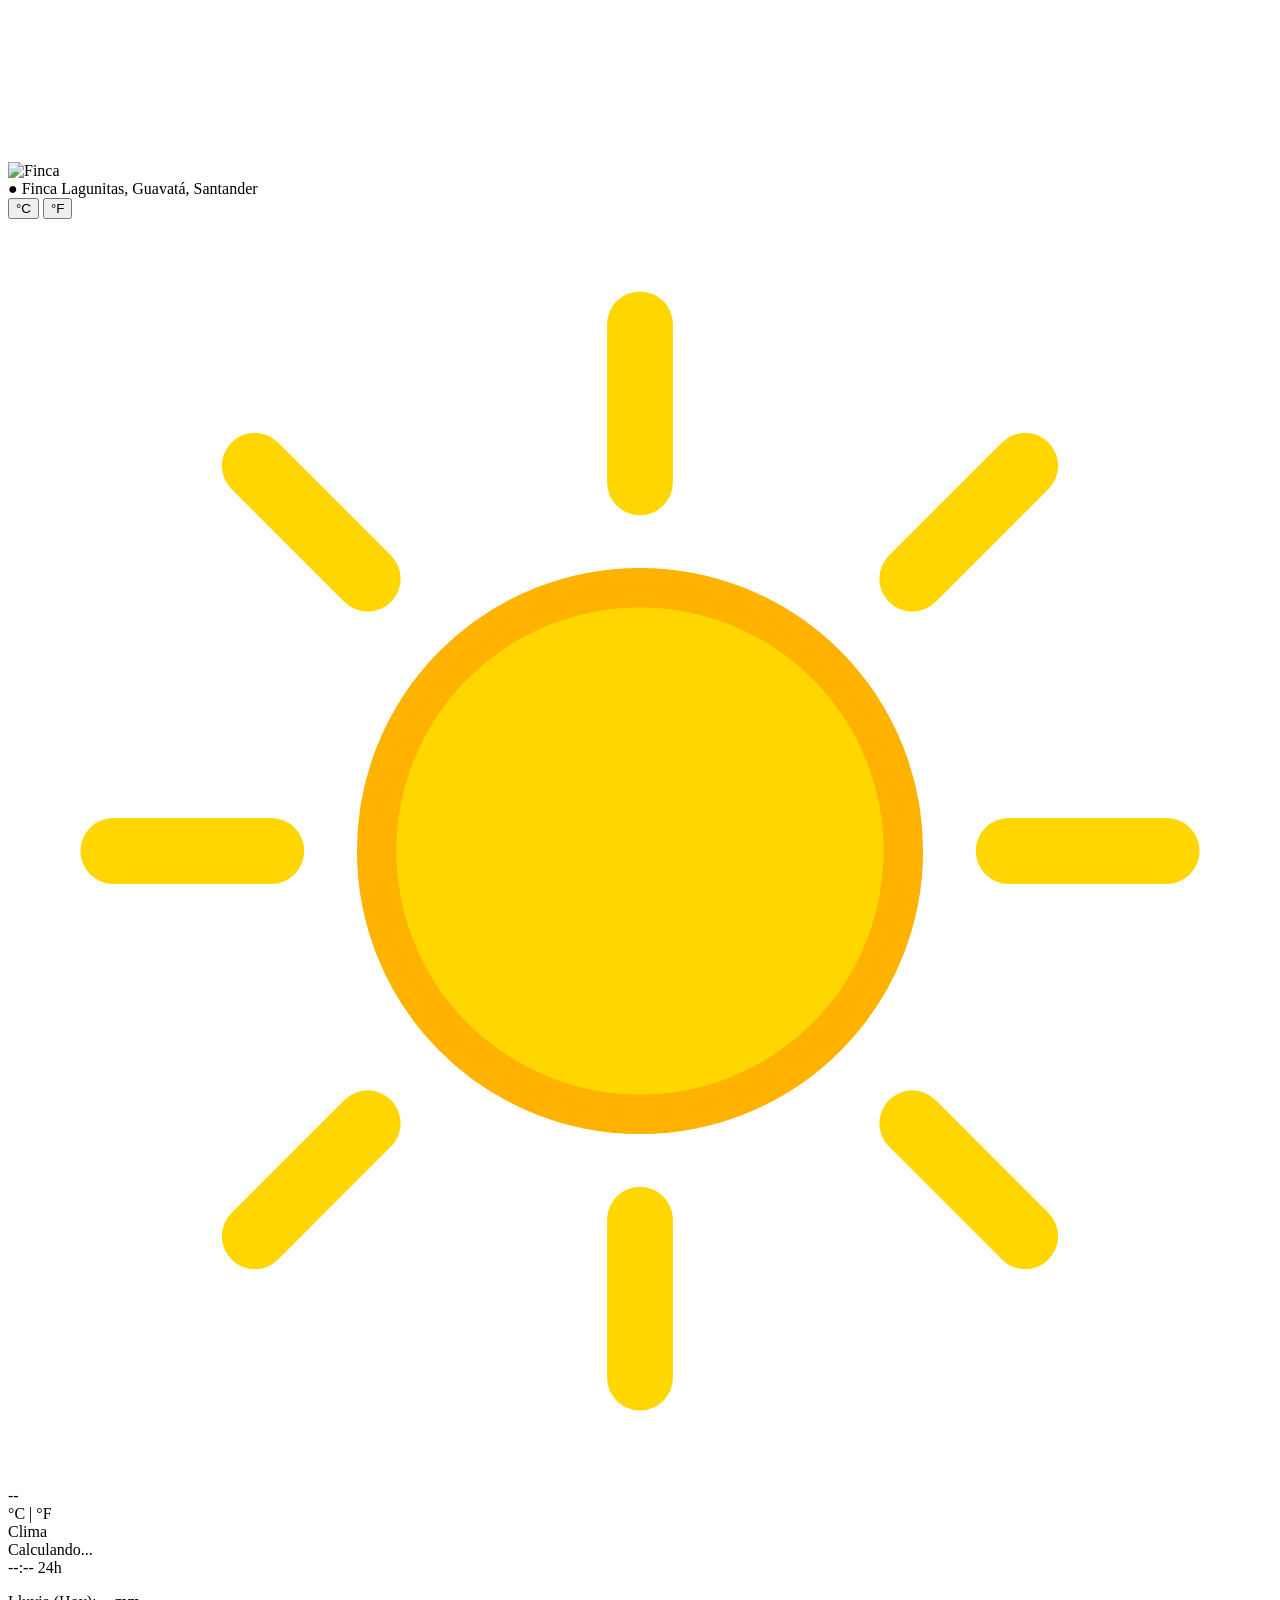
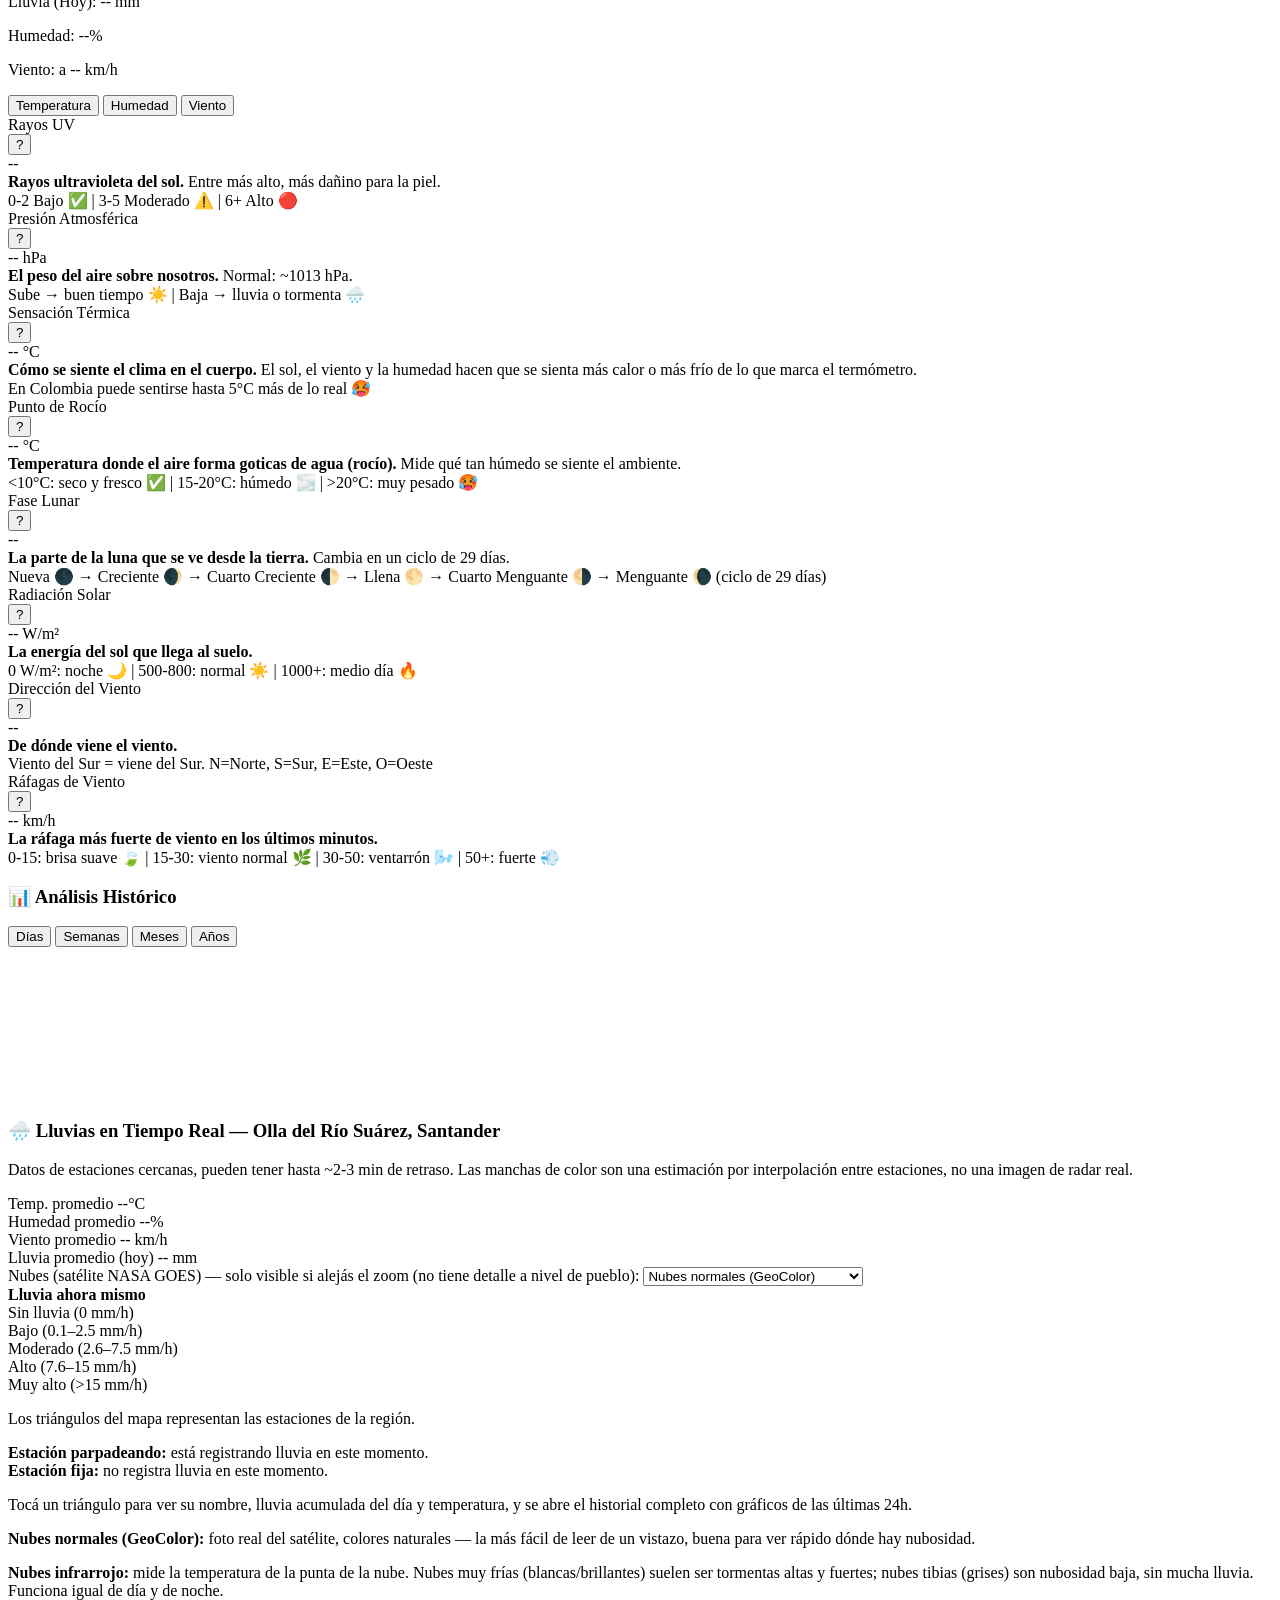
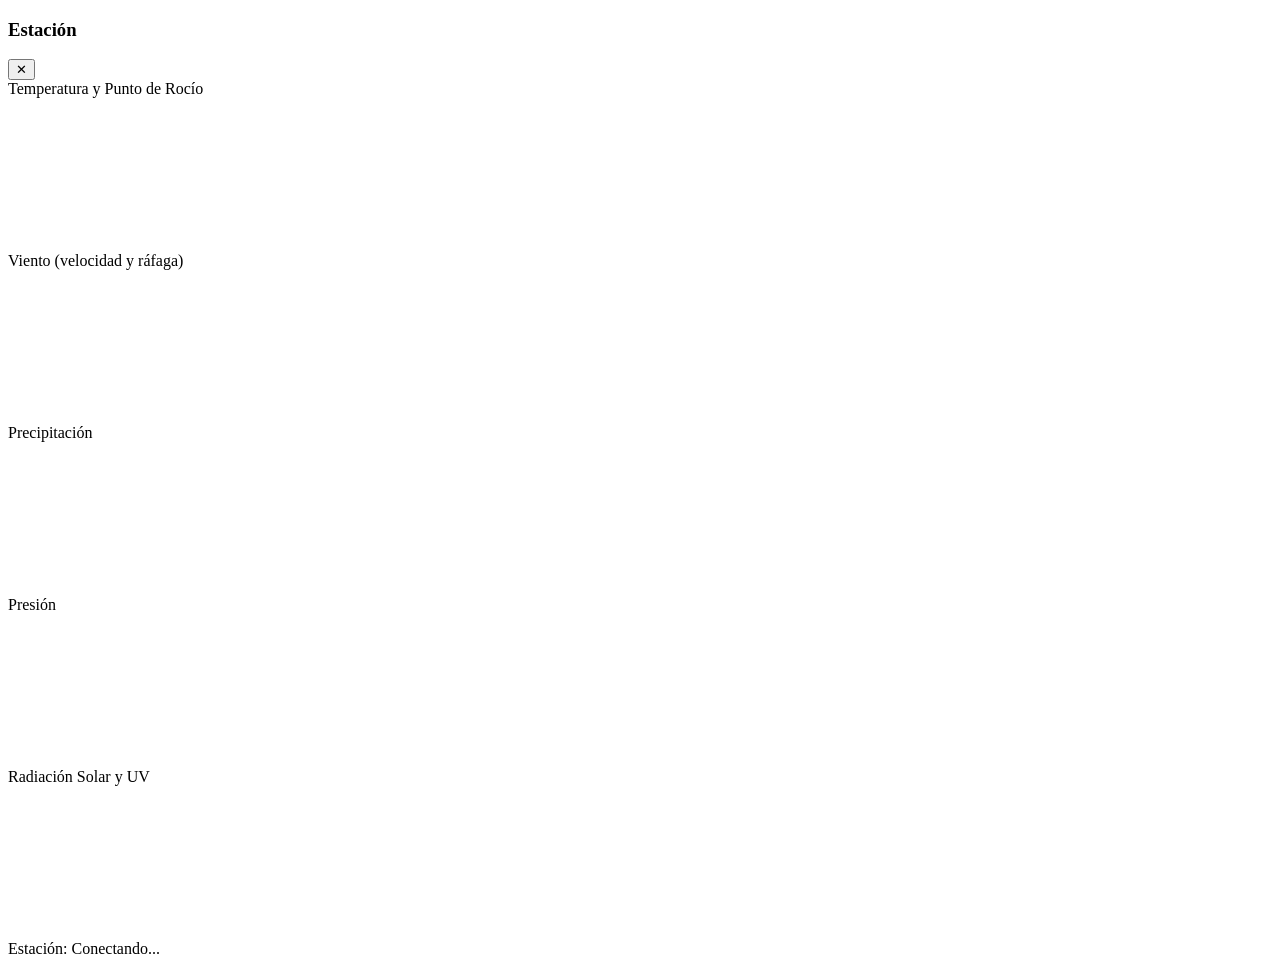
==== commit 311108e3: "fix: quita radar RainViewer, deja solo satelite NASA (2 opciones), y corrige cuadricula repetida - S" ====
--- a/app/templates/index.html
+++ b/app/templates/index.html
@@ -209,7 +209,7 @@
       <div class="gw-history-header">
         <h3 class="gw-history-title">🌧️ Lluvias en Tiempo Real — Olla del Río Suárez, Santander</h3>
       </div>
-      <p class="gw-rain-map-note">Datos de estaciones cercanas, pueden tener hasta ~20 min de retraso. Las manchas de color son una estimación por interpolación entre estaciones, no una imagen de radar real.</p>
+      <p class="gw-rain-map-note">Datos de estaciones cercanas, pueden tener hasta ~2-3 min de retraso. Las manchas de color son una estimación por interpolación entre estaciones, no una imagen de radar real.</p>
       <div class="gw-rain-summary" id="gwRainSummary">
         <div class="gw-rain-summary-item">
           <span class="gw-rain-summary-label">Temp. promedio</span>
@@ -229,13 +229,8 @@
         </div>
       </div>
       <label class="gw-radar-toggle">
-        <input type="checkbox" id="gwRadarToggle" checked>
-        Mostrar radar real (RainViewer) — solo visible si alejás el zoom (no tiene detalle a nivel de pueblo)
-      </label>
-      <label class="gw-radar-toggle">
-        Nubes (satélite NASA GOES) — solo visible si alejás el zoom:
+        Nubes (satélite NASA GOES) — solo visible si alejás el zoom (no tiene detalle a nivel de pueblo):
         <select id="gwSatSelect">
-          <option value="off">Apagado</option>
           <option value="geocolor" selected>Nubes normales (GeoColor)</option>
           <option value="infrared">Nubes infrarrojo (altura/tormenta)</option>
         </select>
@@ -262,6 +257,8 @@
           <span><strong>Estación fija:</strong> no registra lluvia en este momento.</span>
         </div>
         <p>Tocá un triángulo para ver su nombre, lluvia acumulada del día y temperatura, y se abre el historial completo con gráficos de las últimas 24h.</p>
+        <p><strong>Nubes normales (GeoColor):</strong> foto real del satélite, colores naturales — la más fácil de leer de un vistazo, buena para ver rápido dónde hay nubosidad.</p>
+        <p><strong>Nubes infrarrojo:</strong> mide la temperatura de la punta de la nube. Nubes muy frías (blancas/brillantes) suelen ser tormentas altas y fuertes; nubes tibias (grises) son nubosidad baja, sin mucha lluvia. Funciona igual de día y de noche.</p>
       </div>
     </section>
 
@@ -306,6 +303,6 @@
   <script src="/static/lib/chartjs-plugin-datalabels.min.js?v=29"></script>
   <script src="/static/js/weather-fx.js?v=29"></script>
   <script src="https://js.arcgis.com/3.28/"></script>
-  <script src="/static/js/dashboard.js?v=46"></script>
+  <script src="/static/js/dashboard.js?v=48"></script>
 </body>
 </html>
